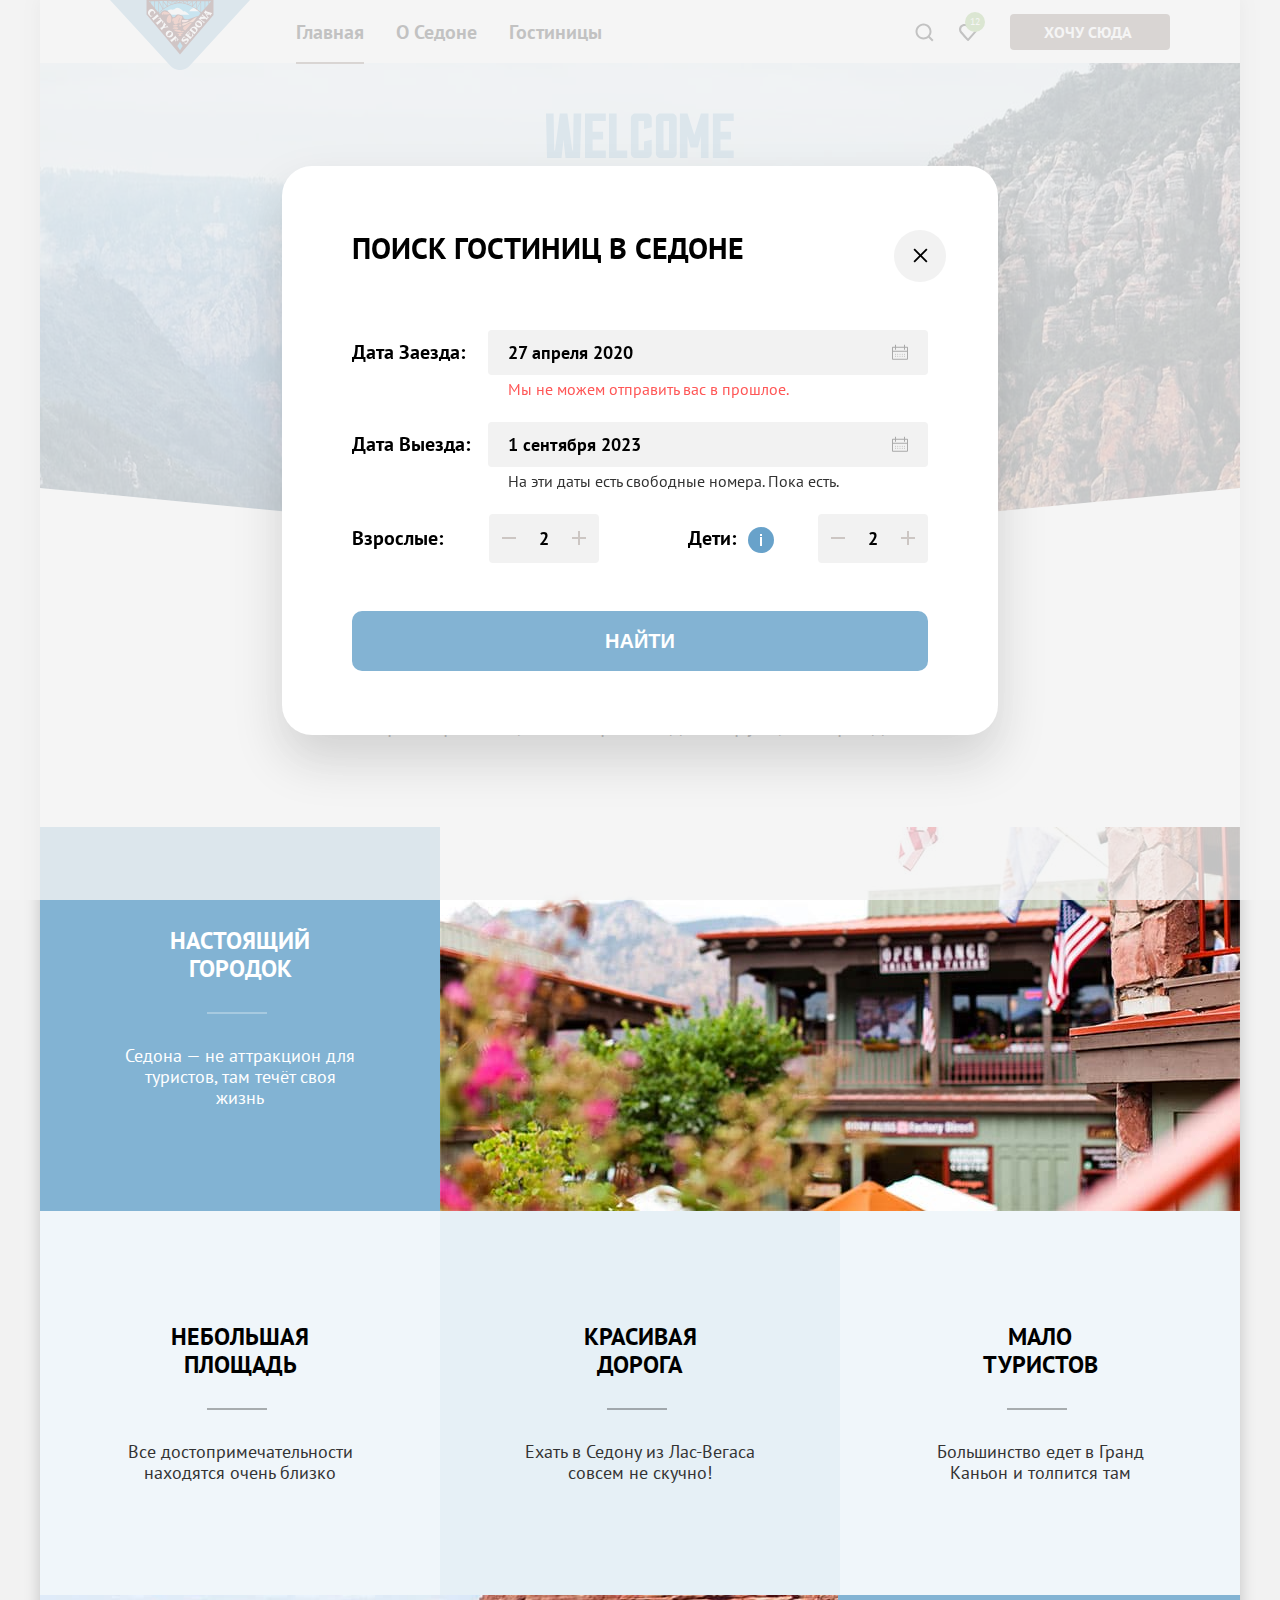
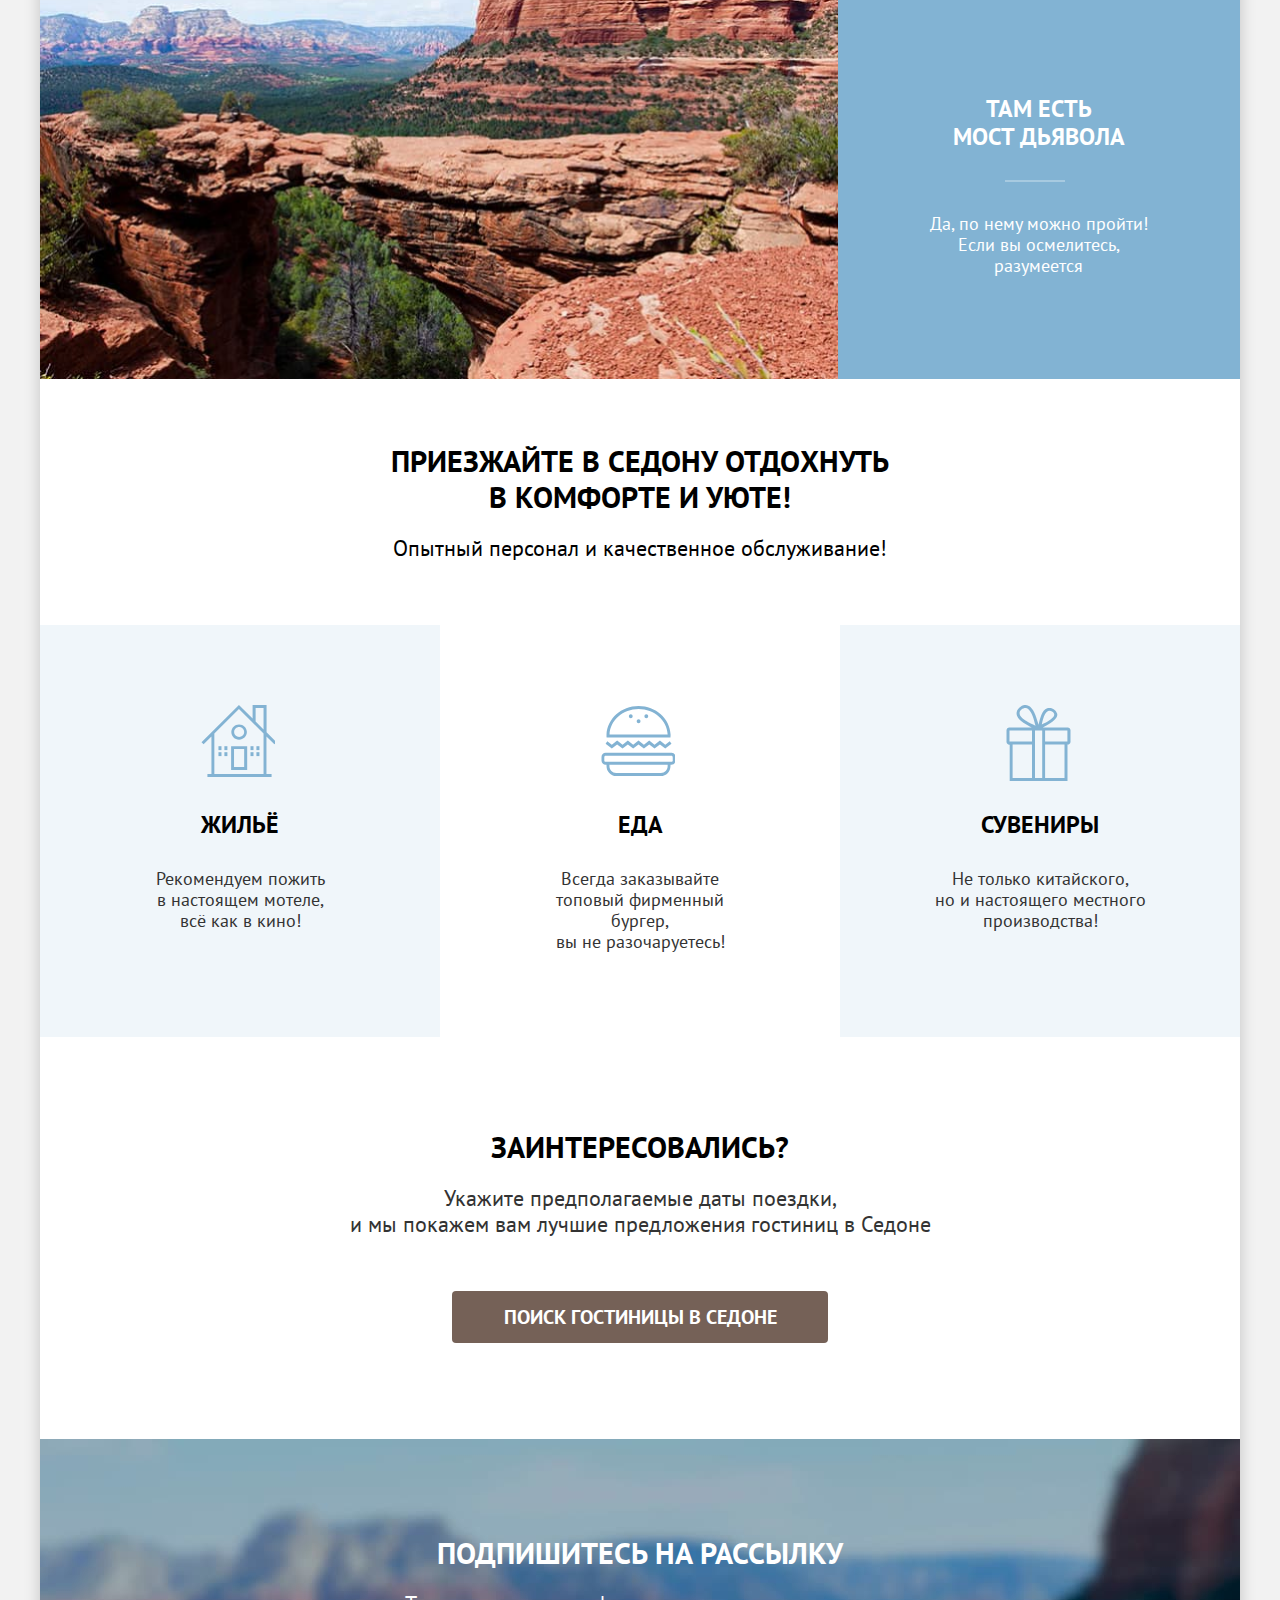
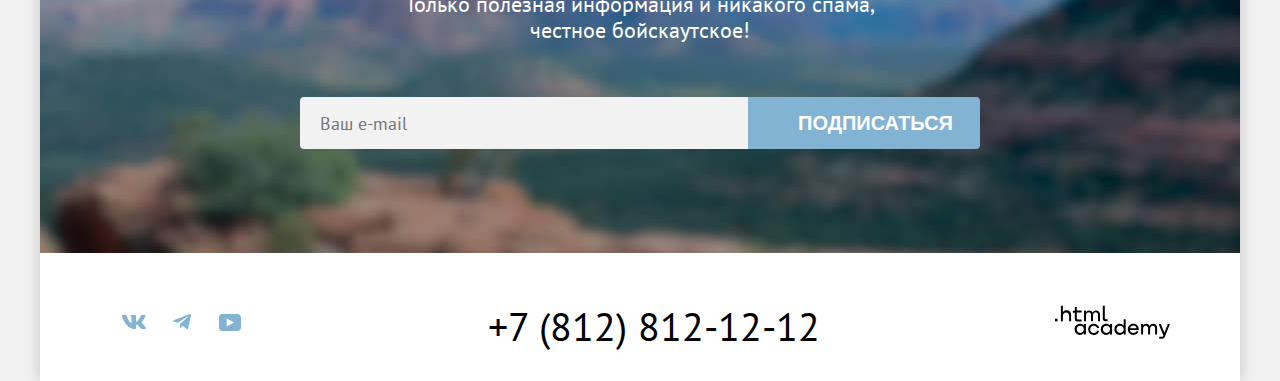
==== index.html @ 0bf620e0 "Добавляет hover на кнопку тултипа" ====
<!DOCTYPE html>
<html lang="ru">
  <head>
    <meta charset="utf-8">
    <title>HTML Academy: Седона</title>
    <link rel="icon" type="image/png" sizes="32x32" href="images/favicon.png">
    <link rel="stylesheet" href="styles/styles.css">
  </head>
  <body>
    <div class="page-container">
      <header class="page-header">
        <nav class="main-navigation">
          <a class="navigation-logo" href="#"><img src="images/logo/logo-header.svg" alt="Логотип Седона." width="140" height="70"></a>
          <ul class="navigation-list">
            <li class="navigation-item">
              <a class="navigation-link navigation-link-current" href="main.html">Главная</a>
            </li>
            <li class="navigation-item">
              <a class="navigation-link" href="about.html">О седоне</a>
            </li>
            <li class="navigation-item">
              <a class="navigation-link" href="catalog.html">Гостиницы</a>
            </li>
          </ul>
          <ul class="navigation-list navigation-user">
            <li class="navigation-item">
              <a class="navigation-link" href="#">
                <svg class="navigation-icon" width="20" height="20" viewBox="0 0 20 20" aria-hidden="true" focusable="false" fill="none" xmlns="http://www.w3.org/2000/svg">
                  <path d="M19.5 18.0083L15.8 14.3287C16.8 13.0359 17.5 11.3453 17.5 9.4558C17.5 5.08011 13.9 1.5 9.5 1.5C5.1 1.5 1.5 5.17956 1.5 9.55525C1.5 13.9309 5.1 17.511 9.5 17.511C11.3 17.511 13 16.9144 14.4 15.8204L18.1 19.5L19.5 18.0083ZM9.5 15.5221C6.2 15.5221 3.5 12.837 3.5 9.55525C3.5 6.27348 6.2 3.5884 9.5 3.5884C12.8 3.5884 15.5 6.27348 15.5 9.55525C15.5 12.837 12.8 15.5221 9.5 15.5221Z"/>
                </svg>
                <span class="visually-hidden">Поиск.</span>
              </a>
            </li>
            <li class="navigation-item">
              <a class="navigation-link" href="#">
                <svg class="navigation-icon" width="20" height="20" viewBox="0 0 20 20" aria-hidden="true" focusable="false" fill="none" xmlns="http://www.w3.org/2000/svg">
                  <path d="M9.9 19C9.6 19 9.3 18.9 9.1 18.6C3.7 12.5 2.4 11.1 2.1 10.7C1.4 9.8 1 8.6 1 7.4C1 4.4 3.4 2 6.5 2C7.8 2 9 2.5 10 3.3C11 2.5 12.3 2 13.5 2C16.5 2 19 4.4 19 7.4C19 8.7 18.5 9.9 17.7 10.8L10.7 18.7C10.5 18.9 10.3 19 9.9 19ZM3.9 9.5C4.2 9.9 7.4 13.5 10 16.4L16.2 9.4C16.7 8.9 16.9 8.2 16.9 7.4C16.9 5.6 15.4 4.1 13.6 4.1C12.6 4.1 11.6 4.6 10.9 5.4C10.6 5.7 10.3 5.8 10 5.8C9.7 5.8 9.4 5.6 9.2 5.4C8.5 4.6 7.5 4.1 6.5 4.1C4.7 4.1 3.2 5.6 3.2 7.4C3.1 8.3 3.5 9 3.9 9.5C3.8 9.5 3.8 9.5 3.9 9.5Z"/>
                </svg>
                <span class="visually-hidden">Избранное.</span>
              </a>
              <span class="navigation-link-counter">12</span>
            </li>
            <li class="navigation-item">
              <a class="button navigation-button" href="#">
                Хочу сюда
              </a>
            </li>
          </ul>
        </nav>
      </header>
      <main class="main-container main-index">
        <section class="main-hero">
          <h1 class="visually-hidden">Седона.</h1>
          <img class="logo" src="images/logo/logo-welcome.svg" width="458" height="352" alt="Логотип города Седона с надписью добро пожаловать.">
        </section>

        <section class="welcome advantages-location">
          <h2 class="welcome-title">Седона — небольшой городок в Аризоне, заслуживающий большего!</h2>
          <p class="welcome-description">Рассмотрим причины, по которым Седона круче, чем Гранд-Каньон!</p>

          <h2 class="visually-hidden">Преимущества места расположения.</h2>
          <ul class="advantages-location-list">
            <li class="advantages-location-item location-item-image">
              <div class="item-container">
                <h3 class="advantages-location-title">Настоящий городок</h3>
                <p class="advantages-location-description">Седона — не аттракцион для туристов, там течёт своя жизнь</p>
              </div>
              <img class="advantages-location-image" src="images/advantages/advantages-photo-1.jpg" width="800" height="384" alt="Вид на бар в городе Седона.">
            </li>
            <li class="advantages-location-item bright-block">
              <div class="item-container item-container-white">
                <h3 class="advantages-location-title title-black">Небольшая площадь</h3>
                <p class="advantages-location-description">Все достопримечательности находятся очень близко</p>
              </div>
            </li>
            <li class="advantages-location-item dark-block">
              <div class="item-container item-container-white">
                <h3 class="advantages-location-title title-black">Красивая дорога</h3>
                <p class="advantages-location-description">Ехать в Седону из Лас-Вегаса совсем не скучно!</p>
              </div>
            </li>
            <li class="advantages-location-item bright-block">
              <div class="item-container item-container-white">
                <h3 class="advantages-location-title title-black">Мало туристов</h3>
                <p class="advantages-location-description">Большинство едет в Гранд Каньон и толпится там</p>
              </div>
            </li>
            <li class="advantages-location-item location-item-image">
              <img class="advantages-location-image" src="images/advantages/advantages-photo-2.jpg" width="800" height="384" alt="Вид на каньон в городе Седона.">
              <div class="item-container">
                <h3 class="advantages-location-title">Там есть<br>мост дьявола</h3>
                <p class="advantages-location-description">Да, по нему можно пройти! Если вы осмелитесь, разумеется</p>
              </div>
            </li>
          </ul>
        </section>

        <section class="about advantages-company">
          <h2 class="about-title">Приезжайте в Седону отдохнуть в комфорте и уюте!</h2>
          <p class="about-description">Опытный персонал и качественное обслуживание!</p>

          <h2 class="visually-hidden">Преимущества компании.</h2>
          <ul class="advantages-company-list">
            <li class="advantages-company-item advantages-accomodation bright-block">
              <h3 class="advantages-company-title ">Жильё</h3>
              <p class="advantages-company-description">Рекомендуем пожить<br>в настоящем мотеле,<br>всё как в кино!</p>
            </li>
            <li class="advantages-company-item advantages-food">
              <h3 class="advantages-company-title">Еда</h3>
              <p class="advantages-company-description">Всегда заказывайте<br>топовый фирменный бургер,<br>вы не разочаруетесь!</p>
            </li>
            <li class="advantages-company-item advantages-souvenirs bright-block">
              <h3 class="advantages-company-title">Сувениры</h3>
              <p class="advantages-company-description">Не только китайского,<br>но и настоящего местного<br>производства!</p>
            </li>
          </ul>
        </section>

        <section class="book-hotel">
          <h2 class="book-hotel-title">Заинтересовались?</h2>
          <p class="book-hotel-description">Укажите предполагаемые даты поездки,<br>и мы покажем вам лучшие предложения гостиниц в Седоне</p>
          <a class="button book-hotel-button" href="catalog.html">Поиск гостиницы в Седоне</a>
        </section>
      </main>

      <footer class="page-footer">
          <section class="subscription">
            <h2 class="subscription-title">Подпишитесь на рассылку</h2>
            <p class="subscription-description">Только полезная информация и никакого спама,<br>честное бойскаутское!</p>
            <form action="https://echo.htmlacademy.ru/" class="subscription-form" method="post">
              <label class="visually-hidden" for="id-input">Ваш E-mail.</label>
              <input class="subscription-field" id="id-input" type="email" name="subscription-email" placeholder="Ваш e-mail">
              <button class="button subscription-button" type="submit">Подписаться</button>
            </form>
          </section>
        <div class="page-footer-container">
          <section class="footer-social">
            <h2 class="visually-hidden">Социальные сети.</h2>
            <ul class="footer-social-list">
              <li class="social-item">
                <a href="https://vk.com/htmlacademy" class="social-link">
                  <svg class="social-icon" aria-hidden="true" focusable="false" width="24" height="14" viewBox="0 0 24 14" fill="none" xmlns="http://www.w3.org/2000/svg">
                    <path fill-rule="evenodd" clip-rule="evenodd" d="M23.45 0.948C23.616 0.402 23.45 0 22.655 0H20.03C19.362 0 19.054 0.347 18.887 0.73C18.887 0.73 17.552 3.926 15.661 6.002C15.049 6.604 14.771 6.795 14.437 6.795C14.27 6.795 14.019 6.604 14.019 6.057V0.948C14.019 0.292 13.835 0 13.279 0H9.151C8.734 0 8.483 0.304 8.483 0.593C8.483 1.214 9.429 1.358 9.526 3.106V6.904C9.526 7.737 9.373 7.888 9.039 7.888C8.149 7.888 5.984 4.677 4.699 1.003C4.45 0.288 4.198 0 3.527 0H0.9C0.15 0 0 0.347 0 0.73C0 1.412 0.89 4.8 4.145 9.281C6.315 12.341 9.37 14 12.153 14C13.822 14 14.028 13.632 14.028 12.997V10.684C14.028 9.947 14.186 9.8 14.715 9.8C15.105 9.8 15.772 9.992 17.33 11.467C19.11 13.216 19.403 14 20.405 14H23.03C23.78 14 24.156 13.632 23.94 12.904C23.702 12.18 22.852 11.129 21.725 9.882C21.113 9.172 20.195 8.407 19.916 8.024C19.527 7.533 19.638 7.314 19.916 6.877C19.916 6.877 23.116 2.451 23.449 0.948H23.45Z"/>
                  </svg>
                  <span class="visually-hidden">Вконтакте.</span>
                </a>
              </li>
              <li class="social-item">
                <a href="https://t.me/htmlacademy" class="social-link">
                  <svg class="social-icon" aria-hidden="true" focusable="false" width="18" height="16" viewBox="0 0 18 16" fill="none" xmlns="http://www.w3.org/2000/svg">
                    <path d="M16.785 0.0992597L0.840489 6.24776C-0.247661 6.68481 -0.241365 7.29184 0.640845 7.56253L4.73445 8.83953L14.2058 2.8637C14.6537 2.59121 15.0629 2.7378 14.7265 3.03636L7.05283 9.96185H7.05103L7.05283 9.96275L6.77045 14.1823C7.18413 14.1823 7.36669 13.9925 7.59871 13.7686L9.58705 11.8351L13.7229 14.89C14.4855 15.31 15.0332 15.0941 15.2229 14.1841L17.9379 1.38885C18.2158 0.274623 17.5126 -0.229883 16.785 0.0992597Z"/>
                  </svg>
                  <span class="visually-hidden">Телеграм.</span>
                </a>
              </li>
              <li class="social-item">
                <a href="https://www.youtube.com/user/htmlacademyru" class="social-link">
                  <svg class="social-icon" aria-hidden="true" focusable="false" width="22" height="17" viewBox="0 0 22 17" fill="none" xmlns="http://www.w3.org/2000/svg">
                    <path d="M18.607 0H3.17413C1.31343 0 0 1.59375 0 3.4V13.4937C0 15.4062 1.31343 17 3.17413 17H18.8259C20.4677 17 22 15.4062 22 13.6V3.4C21.7811 1.59375 20.4677 0 18.607 0ZM7.66169 12.5375V4.4625L14.995 8.5L7.66169 12.5375Z"/>
                  </svg>
                  <span class="visually-hidden">Ютуб.</span>
                </a>
              </li>
            </ul>
          </section>

          <section class="footer-contacts">
            <h2 class="visually-hidden">Контакты.</h2>
            <address class="contacts-adress">
              <a href="tel:88128121212" class="contacts-phone">+7 (812) 812-12-12</a>
            </address>
          </section>

          <section class="footer-logo">
            <h2 class="visually-hidden">HTML academy.</h2>
            <a href="https://htmlacademy.ru/" class="html-link">
              <svg class="html-logo" aria-hidden="true" focusable="false" width="115" height="34" viewBox="0 0 115 34" fill="none" xmlns="http://www.w3.org/2000/svg">
                <path d="M0 13.7232V16.3232H2.5V13.7232H0Z"/>
                <path d="M11.6 5.32324C10 5.32324 8.8 6.02324 8 7.02324H7.9V0.823242H5.9V16.3232H7.9V11.0232C7.9 8.92324 9.2 7.42324 11.2 7.42324C13 7.42324 14.1 8.82324 14.1 10.6232V16.3232H16.1V10.2232C16.2 7.22324 14.3 5.32324 11.6 5.32324Z"/>
                <path d="M26.6 5.62324H21.8V1.92324H19.8V5.72324H17.9V7.72324H19.8V13.7232C19.8 15.4232 20.8 16.4232 22.5 16.4232H26.6V14.4232H22.9C22.2 14.4232 21.8 14.0232 21.8 13.3232V7.62324H26.6V5.62324Z"/>
                <path d="M41.1 5.42324C39.5 5.42324 38.2 6.22324 37.6 7.52324H37.5C36.9 6.32324 35.7 5.42324 34.1 5.42324C32.7 5.42324 31.6 6.22324 31 7.22324H30.9V5.62324H29V16.2232H31V10.8232C31 8.82324 32 7.32324 33.6 7.32324C35.1 7.32324 36 8.32324 36 9.92324V16.2232H38V10.6232C38 8.22324 39.4 7.32324 40.6 7.32324C42.1 7.32324 43 8.32324 43 9.92324V16.2232H45V9.72324C45.1 7.22324 43.6 5.42324 41.1 5.42324Z"/>
                <path d="M47.8 13.5232C47.8 15.2232 48.8 16.2232 50.6 16.2232H52.6V14.2232H50.9C50.2 14.2232 49.8 13.8232 49.8 13.1232V0.823242H47.8V13.5232Z"/>
                <path d="M28.9 20.5232C28 19.4232 26.7 18.7232 25 18.7232C21.9 18.7232 19.6 21.0232 19.6 24.3232C19.6 27.6232 21.9 29.9232 25 29.9232C26.8 29.9232 28 29.1232 28.8 28.0232H28.9V29.6232H30.9V19.0232H28.9V20.5232ZM25.3 27.9232C23.1 27.9232 21.7 26.3232 21.7 24.3232C21.7 22.3232 23.1 20.7232 25.3 20.7232C27.5 20.7232 28.9 22.3232 28.9 24.3232C28.9 26.2232 27.5 27.9232 25.3 27.9232Z"/>
                <path d="M44.2 22.8232C43.7 20.4232 41.6 18.7232 38.8 18.7232C35.4 18.7232 33.2 21.2232 33.2 24.3232C33.2 27.4232 35.4 29.9232 38.8 29.9232C41.6 29.9232 43.7 28.1232 44.2 25.7232H42.1C41.7 27.0232 40.4 28.0232 38.8 28.0232C36.6 28.0232 35.2 26.4232 35.2 24.4232C35.2 22.4232 36.6 20.8232 38.8 20.8232C40.4 20.8232 41.6 21.8232 42.1 23.0232H44.2V22.8232Z"/>
                <path d="M55.1 20.5232C54.2 19.4232 52.9 18.7232 51.2 18.7232C48.1 18.7232 45.8 21.0232 45.8 24.3232C45.8 27.6232 48.1 29.9232 51.2 29.9232C53 29.9232 54.2 29.1232 55 28.0232H55.1V29.6232H57.1V19.0232H55.1V20.5232ZM51.5 27.9232C49.3 27.9232 47.9 26.3232 47.9 24.3232C47.9 22.3232 49.3 20.7232 51.5 20.7232C53.7 20.7232 55.1 22.3232 55.1 24.3232C55.1 26.2232 53.6 27.9232 51.5 27.9232Z"/>
                <path d="M68.7 20.6232C67.8 19.5232 66.5 18.7232 64.8 18.7232C61.7 18.7232 59.4 21.0232 59.4 24.3232C59.4 27.6232 61.6 29.9232 64.8 29.9232C66.5 29.9232 67.8 29.1232 68.6 28.1232H68.7V29.6232H70.7V14.2232H68.7V20.6232ZM65.1 27.9232C62.9 27.9232 61.5 26.3232 61.5 24.3232C61.5 22.3232 62.9 20.7232 65.1 20.7232C67.3 20.7232 68.7 22.3232 68.7 24.3232C68.6 26.3232 67.2 27.9232 65.1 27.9232Z"/>
                <path d="M78.3 18.7232C75 18.7232 72.8 21.2232 72.8 24.3232C72.8 27.3232 74.9 29.9232 78.3 29.9232C80.8 29.9232 82.8 28.6232 83.5 26.3232H81.4C80.9 27.3232 79.8 27.9232 78.4 27.9232C76.5 27.9232 75.1 26.6232 75 25.0232H83.8C84 21.4232 81.8 18.7232 78.3 18.7232ZM78.3 20.6232C80 20.6232 81.3 21.6232 81.6 23.2232H75.1C75.4 21.7232 76.6 20.6232 78.3 20.6232Z"/>
                <path d="M98.2 18.7232C96.6 18.7232 95.3 19.5232 94.6 20.7232H94.5C93.9 19.5232 92.7 18.7232 91.1 18.7232C89.7 18.7232 88.6 19.4232 88 20.5232V19.0232H86.1V29.6232H88.1V24.2232C88.1 22.2232 89.1 20.8232 90.7 20.7232C92.2 20.7232 93.1 21.7232 93.1 23.3232V29.6232H95.1V24.0232C95.1 21.6232 96.5 20.7232 97.7 20.7232C99.2 20.7232 100.1 21.7232 100.1 23.3232V29.6232H102.1V23.1232C102.2 20.5232 100.7 18.7232 98.2 18.7232Z"/>
                <path d="M109.4 27.8232L105.8 18.9232H103.6L108.4 30.5232C108.1 31.4232 107.7 31.7232 106.7 31.7232H104.2V33.7232H106.7C108.5 33.7232 109.5 32.9232 110.2 31.1232L114.9 18.9232H112.8L109.4 27.8232Z"/>
              </svg>
              <span class="visually-hidden">HTML academy.</span>
            </a>
          </section>
        </div>
      </footer>
    </div>
    <div class="modal-container">
      <div class="modal modal-search">
        <button type="button" class="modal-close-button">
          <span class="visually-hidden">Закрыть окно.</span>
        </button>
        <section class="modal-content">
          <h2 class="modal-title">Поиск гостиниц в Седоне</h2>
          <form  class="search-form" action="https://echo.htmlacademy.ru/" method="post">
            <p class="field-group group-check-in">
              <label class="check-label" for="check-in">Дата Заезда:</label>
              <input class="check-field field" type="text" id="check-in" name="check-in" placeholder="27 апреля 2020">
              <span class="date date-error">Мы не можем отправить вас в прошлое.</span>
            </p>
            <p class="field-group group-check-out">
              <label class="check-label" for="check-out">Дата Выезда:</label>
              <input class="check-field field" type="text" id="check-out" name="check-out" placeholder="1 сентября 2023">
              <span class="date date-free">На эти даты есть свободные номера. Пока есть.</span>
            </p>
            <div class="field-people-container">
              <div class="field-group field-group-people">
                <div class="field-people-left">
                  <label class="check-label check-label-people label-adults" for="adults">Взрослые:</label>
                  <div class="field-button-container">
                    <button type="button" class="field-button button-minus">
                      <svg class="button-icon icon-plus" aria-hidden="true" focusable="false" width="14" height="2" viewBox="0 0 14 2" fill="none" xmlns="http://www.w3.org/2000/svg">
                        <path d="M0 0L0 2L14 2V0L0 0Z"/>
                      </svg>
                    </button>
                    <input class="adults-field field" type="number" id="adults" name="adults" placeholder="2">
                    <button type="button" class="field-button button-plus">
                      <svg class="button-icon icon-minus" aria-hidden="true" focusable="false" width="20" height="20" viewBox="0 0 20 20" fill="none" xmlns="http://www.w3.org/2000/svg">
                        <path d="M17 9H11V3H9V9H3V11H9V17H11V11H17V9Z"/>
                      </svg>
                    </button>
                  </div>
                </div>
              </div>
              <div class="field-group field-group-people">
                <div class="field-people-right">
                  <span class="check-label form-label-icon">
                    <label class="check-label check-label-people label-children" for="children">Дети:</label>
                    <span class="tooltip">
                      <button type="button" class="tooltip-toggle" aria-labelledby="tooltip-label-date">
                        <svg class="tooltip-icon" width="26" height="26" viewBox="0 0 26 26" fill="none" xmlns="http://www.w3.org/2000/svg">
                          <circle cx="13" cy="13" r="13"/>
                          <path fill-rule="evenodd" clip-rule="evenodd" d="M12 7H14V9H12V7ZM14 19H12V10H14V19Z" fill="white"/>
                        </svg>
                      </button>
                      <span class="tooltip-text" role="tooltip" id="tooltip-label-date">
                        Укажите количество детей, которые будут с вами, возраст которых от 6 до 18 лет. Дети до 6 лет размещаются бесплатно.
                      </span>
                    </span>
                  </span>
                  <div class="field-button-container">
                    <button type="button" class="field-button button-minus">
                      <svg class="button-icon icon-plus" aria-hidden="true" focusable="false" width="14" height="2" viewBox="0 0 14 2" fill="none" xmlns="http://www.w3.org/2000/svg">
                        <path d="M0 0L0 2L14 2V0L0 0Z"/>
                      </svg>
                    </button>
                    <input class="children-field field" type="number" id="children" name="children" placeholder="2">
                    <button type="button" class="field-button button-plus">
                      <svg class="button-icon icon-minus" aria-hidden="true" focusable="false" width="20" height="20" viewBox="0 0 20 20" fill="none" xmlns="http://www.w3.org/2000/svg">
                        <path d="M17 9H11V3H9V9H3V11H9V17H11V11H17V9Z"/>
                      </svg>
                    </button>
                  </div>
                </div>
              </div>
            </div>
            <button type="submit" class="button search-form-button">Найти</button>
          </form>
        </section>
      </div>
    </div>
  </body>
</html>
---- styles/styles.css ----
/*-------FONTS--------*/

@font-face {
  font-family: "PT sans";
  src: url("../fonts/ptsans-400.woff2") format("woff2");
  font-weight: 400;
  font-style: normal;
  font-display: swap;
}

@font-face {
  font-family: "PT sans";
  src: url("../fonts/ptsans-700.woff2") format("woff2");
  font-weight: 700;
  font-style: normal;
  font-display: swap;
}

/*-------VISUALLY_HIDDEN--------*/

.visually-hidden {
  position: absolute;
  width: 1px;
  height: 1px;
  margin: -1px;
  padding: 0;
  border: 0;
  clip: rect(0 0 0 0);
  overflow: hidden;
}

/*-------BODY--------*/

body {
  font-family: "PT sans", sans-serif;
  font-size: 18px;
  line-height: 21px;
  color: #000000;
  background-color: #f2f2f2;
  margin: 0;
}

html {
  height: 100%;
}

/*-------CONTAINERS--------*/

.main-container {
  margin-top: -11px;
  flex-grow: 1;
}

.page-container {
  display: flex;
  flex-direction: column;
  min-height: 100%;
  width: 1200px;
  margin: 0 auto;
  background-color: #ffffff;
  box-shadow: 0 0 15px rgba(0, 0, 0, 0.2);
}

.page-footer-container {
  display: flex;
  padding: 40px 70px 30px 40px;
}

.filters-container-left {
  margin-right: 152px;
  display: flex;
}

.filters-container-right {
  display: flex;
}

.filters-button-container {
  display: flex;
  flex-direction: column;
  gap: 32px;
  margin-left: 70px;
  justify-content: flex-end;
}

.catalog-hotels {
  box-shadow: none;
}

.catalog-hotels-sorting {
  display: flex;
  align-items: center;
  justify-content: space-between;
  padding: 50px 70px 40px 70px;
}

.item-container {
  padding: 100px 85px;
  position: relative;
}

.item-container-white {
  padding: 112px 85px;
}

.card-content-container {
  display: flex;
  flex-wrap: wrap;
}

.card-button-container {
  display: flex;
  margin-bottom: 16px;
}

/*-------MODAL--------*/

.modal-container {
  position: fixed;
  z-index: 2;
  top: 0;
  left: 0;
  display: flex;
  width: 100%;
  height: 100%;
  background: rgba(242, 242, 242, 0.8);
}

.modal-container-close {
  display: none;
}

.modal {
  position: relative;
  margin: auto;
  padding: 64px 70px;
  background-color: #ffffff;
  box-shadow: 0 25px 50px rgba(0, 0, 0, 0.15);
  border-radius: 30px;
}

.modal-search {
  width: 576px;
}

.field {
  font: inherit;
  font-weight: 700;
  font-size: 18px;
  background-color: #f2f2f2;
  border: none;
  border-radius: 4px;
}

.field::placeholder {
  color: #000000;
}

.field-group {
  display: flex;
  flex-wrap: wrap;
  align-items: center;
  justify-content: space-between;
  margin: 0;
  margin-bottom: 22px;
}

.date {
  color: #333333;
  font-size: 16px;
  line-height: 21px;
  margin-top: 4px;
  margin-left: 156px;
}

.date-error {
  color: #ff5757;
}

.field-group-people {
  margin: 0;
}

.modal-close-button {
  position: absolute;
  padding: 0;
  top: 64px;
  right: 52px;
  width: 52px;
  height: 52px;
  background-color: #f2f2f2;
  border: none;
  background-image: url("../images/cross.svg");
  background-repeat: no-repeat;
  background-position: center;
  border-radius: 50%;
  cursor: pointer;
}

.modal-close-button:hover {
  background-color: #e6e6e6;
}

.modal-close-button:focus {
  outline: 3px solid #83b3d3;
}

.modal-close-button:active {
  outline: none;
  background-image: url("../images/cross-active.svg");
}

.modal-title {
  margin: 0;
  margin-bottom: 64px;
  font-weight: 700;
  font-size: 30px;
  line-height: 36px;
  text-transform: uppercase;
}

.search-form-button {
  width: 576px;
  background-color: #83b3d3;
  border-radius: 10px;
  font-weight: 700;
  font-size: 20px;
  line-height: 24px;
  padding-top: 18px;
  padding-bottom: 18px;
}

.check-label {
  font-weight: 700;
  font-size: 20px;
  line-height: 24px;
}

.check-field {
  padding: 12px 20px;
  width: 400px;
  background-image: url("../images/calendar.svg");
  background-repeat: no-repeat;
  background-position: right 20px center;
  appearance: none;
}

.check-field:hover {
  background-color: #e6e6e6;
}

.check-field:focus {
  outline: 3px solid #83b3d3;
}

.check-field:focus-visible {
  outline: 2px solid #000000;
}

.adults-field,
.children-field {
  display: block;
  width: 10px;
  font: inherit;
  text-align: center;
  font-weight: 700;
  background-color: #f2f2f2;
  border: none;
  border-radius: 0;
  padding: 14px 10px;
  appearance: textfield;
}

.adults-field::-webkit-outer-spin-button,
.adults-field::-webkit-inner-spin-button,
.children-field::-webkit-outer-spin-button,
.children-field::-webkit-inner-spin-button {
  appearance: none;
  margin: 0;
}

.label-children {
  display: block;
  position: relative;
}

.field-button {
  padding: 23px 20px;
  border: none;
  background-color: #f2f2f2;
  position: relative;
  cursor: pointer;
}

.button-minus {
  border-radius: 4px 0 0 4px;
}

.button-plus {
  border-radius: 0 4px 4px 0;
}

.button-icon {
  position: absolute;
  top: 0;
  right: 0;
  bottom: 0;
  left: 0;
  margin: auto;
  fill: #7561574d;
}

.icon-plus {
  width: 14px;
  height: 2px;
}

.icon-minus {
  width: 20px;
  height: 20px;
}

button:hover .icon-minus,
button:hover .icon-plus {
  fill: #000000;
}

.icon-minus:focus,
.icon-plus:focus {
  outline: 3px solid #82b3d3;
}

.icon-minus:active,
.icon-plus:active {
  fill: #7561574d;
}

.field-people-container {
  display: flex;
  justify-content: space-between;
  align-items: center;
  margin-bottom: 48px;
}

.field-button-container {
  display: flex;
}

.field-people-left,
.field-people-right {
  display: flex;
  align-items: center;
}

.field-people-left {
  margin-right: 88px;
}

.field-people-left .check-label-people {
  margin-right: 46px;
}

.field-people-right .check-label-people {
  margin-right: 20px;
  padding-right: 36px;
}

/*-------TOOLTIP--------*/

.tooltip {
  position: absolute;
  margin-top: -23px;
  margin-left: 60px;
  width: 26px;
  height: 26px;
}

.tooltip-toggle {
  border: none;
  background-color: transparent;
  padding: 0;
  margin: 0;
  display: block;
}

.tooltip-icon {
  width: 100%;
  height: 100%;
  color: #83b3d3;
  display: block;
  fill: #68a2ca;
}

.tooltip-toggle:hover svg {
  fill: #68a2ca4d;
}

.tooltip-text {
  background-color: #333333;
  color: #ffffff;
  font-size: 16px;
  line-height: 20px;
  font-weight: 400;
  text-transform: none;
  padding: 15px 18px 18px 22px;
  border-radius: 10px;
  display: none;
  width: 216px;
  position: absolute;
  margin-top: 15px;
  transform: translateX(-44%);
  z-index: 1;
}

.tooltip-text::before {
  position: absolute;
  content: "";
  display: block;
  width: 0;
  height: 0;
  top: -10px;
  right: 120px;
  border-left: 10px solid transparent;
  border-right: 10px solid transparent;
  border-bottom: 10px solid #333333;
}

.tooltip-toggle:hover + .tooltip-text,
.tooltip-toggle:focus + .tooltip-text {
  display: block;
}

.form-label-icon {
  position: relative;
  padding-right: 26px;
}

/*-------LOGO--------*/

.logo {
  display: block;
  margin: 0 auto;
  padding-top: 50px;
  padding-bottom: 80px;
}

/*-------LINKS--------*/

.navigation-link {
  display: block;
  font-weight: 700;
  font-size: 20px;
  line-height: 24px;
  text-decoration: none;
  color: #000000;
  text-transform: capitalize;
  text-align: center;
  padding: 20px 16px;
  position: relative;
}

.navigation-user .navigation-link {
  padding: 22px 12px;
  min-width: 20px;
  min-height: 20px;
}

.page-footer a {
  margin-top: 8px;
  text-decoration: none;
  color: #000000;
}

.breadcrumbs {
  padding: 0;
  margin: 0;
  margin-top: 8px;
  margin-bottom: 40px;
  display: flex;
  align-items: center;
  list-style-type: none;
}

.breadcrumbs-item {
  position: relative;
  margin-right: 28px;
}

.breadcrumbs-item::after {
  content: "";
  display: block;
  background-image: url("../images/breadcrumbs/breadcrumbs-arrow.svg");
  background-repeat: no-repeat;
  background-position: center;
  width: 6px;
  height: 10px;
  right: -18px;
  top: 3px;
  position: absolute;
}

.breadcrumbs-link {
  font-weight: 400;
  font-size: 16px;
  line-height: 21px;
  color: #ffffff;
  text-decoration: none;
  display: block;
}

.breadcrumbs-item:last-child::after {
  content: none;
}

.breadcrumbs-icon {
  min-width: 13px;
  min-height: 15px;
  background-image: url("../images/breadcrumbs/breadcrumbs-home.svg");
  background-position: center;
  background-repeat: no-repeat;
  cursor: pointer;
}

.breadcrumbs-icon svg {
  fill: #ffffff;
}

.breadcrumbs-link:focus-visible {
  outline: 1px solid #83b3d3;
}

.breadcrubms-link-text:hover {
  color: #ffffff99;
}

.breadcrubms-link-text:focus {
  outline: none;
}

.breadcrubms-link-text:active {
  color: #ffffff4d;
}

.hotel-card-link {
  text-decoration: none;
  font-weight: 700;
  font-size: 24px;
  line-height: 28px;
  color: #000000;
}

/*-------PAGINATION--------*/

.pagination-link {
  display: block;
  text-decoration: none;
  font-weight: 700;
  font-size: 20px;
  line-height: 36px;
  background-color: #82b3d3;
  color: #ffffff;
  text-align: center;
  padding: 12px 24px;
  border-radius: 4px;
  outline: none;
}

.pagination-link:hover {
  background-color: #68a2ca;
}

.pagination-link:focus {
  background-color: #68a2ca;
}

.pagination-link:active {
  color: #ffffff4d;
}

.pagination-current,
.pagination-current:hover,
.pagination-current:focus,
.pagination-current:active {
  background-color: #f2f2f2;
  color: #000000;
  cursor: pointer;
}

/*-------BUTTONS--------*/

.button {
  color: #ffffff;
  text-transform: uppercase;
  text-decoration: none;
  text-align: center;
  font-weight: 700;
  border: none;
}

.navigation-button {
  display: flex;
  align-items: center;
  background-color: #756157;
  padding: 8px 34px;
  border-radius: 4px;
  margin-left: 20px;
  font-weight: 700;
  font-size: 16px;
  line-height: 20px;
  width: 92px;
}

.button:hover,
.button:focus {
  outline: none;
  background-color: #615048;
}

.button:active {
  color: #ffffff4d;
}

.button:disabled {
  background-color: #e5e5e5;
  color: #ffffff;
}

.book-hotel-button {
  display: block;
  border-radius: 4px;
  padding: 8px 50px;
  width: 276px;
  margin: 0 auto;
  margin-bottom: 96px;
  background-color: #756157;
  font-size: 20px;
  line-height: 36px;
}

.subscription-button {
  border-radius: 0 4px 4px 0;
  padding: 8px 50px;
  font-weight: 700;
  font-size: 20px;
  line-height: 36px;
  background-color: #82b3d3;
  color: #ffffff;
  width: 232px;
}

.subscription-button:hover,
.subscription-button:focus,
.button-apply:hover,
.button-apply:focus,
.hotel-card-button-favorite:hover,
.hotel-card-button-favorite:focus {
  outline: none;
  background-color: #68a2ca;
  cursor: pointer;
}

.button-apply {
  background-color: #82b3d3;
  font-weight: 700;
  font-size: 16px;
  line-height: 20px;
  text-align: center;
  text-transform: uppercase;
  padding: 8px 50px;
  border-radius: 4px;
  margin-top: 56px;
}


.button-reset {
  background: none;
  font-weight: 700;
  font-size: 16px;
  line-height: 20px;
  text-align: center;
  text-transform: uppercase;
  padding: 8px 50px;
}

.button-reset:hover {
  background: none;
  color: #ffffff4d;
}

.button-reset:focus {
  outline: 3px solid #83b3d3;
  background: none;
  border-radius: 4px;
}

.button-display {
  min-width: 16px;
  min-height: 14px;
  padding: 12px;
  color: #000000;
  border: 2px solid #e5e5e5;
  border-radius: 4px;
  display: flex;
  box-sizing: border-box;
}

.button-display:hover {
  border-color: #000000;
}

.button-display:focus {
  border-color: #68a2ca;
  outline: none;
}

.button-display:active {
  border-color: #000000;
}

.button-outlined {
  border: 2px solid #000000;
  border-radius: 4px;
}

.hotel-card-button-favorite {
  text-align: center;
  font-weight: 700;
  font-size: 16px;
  line-height: 20px;
  background-color: #82b3d3;
  width: 140px;
  padding: 8px 26px;
  border-radius: 4px;
}

.hotel-card-button-favorite-current {
  text-align: center;
  font-weight: 700;
  font-size: 16px;
  line-height: 20px;
  background-color: #7db54f;
  width: 140px;
  padding: 8px 26px;
  border-radius: 4px;
}

.hotel-card-button-favorite-current:hover {
  background-color: #6c9e42;
  cursor: pointer;
}

.hotel-card-button-favorite-current:focus {
  outline: none;
  background-color: #6c9e42;
}

.card-button-more {
  display: flex;
  align-items: center;
  justify-content: center;
  background-color: #756157;
  font-weight: 700;
  font-size: 16px;
  line-height: 20px;
  text-transform: uppercase;
  text-align: center;
  color: #ffffff;
  width: 140px;
  margin-right: 20px;
  border-radius: 4px;
}

.search-form-button:hover,
.search-form-button:focus {
  background-color: #68a2ca;
}

/*-------HERO_BACKGROUND--------*/

.main-hero {
  background-image: url("../images/divider.svg"), url("../images/background/background-welcome.jpg");
  background-size: 100% auto, 100% auto;
  background-repeat: no-repeat, no-repeat;
  background-position: bottom, center;
  margin-bottom: 70px;
  position: relative;
}

.inner-hero {
  display: flex;
  flex-wrap: wrap;
  flex-direction: column;
  background-image: url("../images/background/background-catalog.jpg");
  background-size: cover;
  background-repeat: no-repeat;
  padding: 35px 70px 70px 70px;
}

/*-------WELCOME--------*/

.welcome {
  text-align: center;
  margin-bottom: 64px;
}

.welcome-title {
  width: 620px;
  display: inline-block;
  font-weight: 700;
  font-size: 30px;
  line-height: 36px;
  text-transform: uppercase;
  margin: 0;
  margin-bottom: 25px;
}

.welcome-description {
  font-weight: 400;
  font-size: 22px;
  line-height: 26px;
  margin: 0;
  margin-bottom: 89px;
}

/*-------ADVANTAGES--------*/

.advantages-company-list,
.advantages-location-list {
  padding: 0;
  margin: 0;
  list-style-type: none;
}

/*-------ADVANTAGES_LOCATION--------*/

.advantages-location-item {
  width: 400px;
  background-color: #82b3d3;
}

.location-item-image {
  width: 1200px;
  display: flex;
}

.advantages-location-list {
  text-align: center;
  color: #ffffff;
  display: flex;
  flex-wrap: wrap;
}

.bright-block {
  background-color: #83b3d31f;
  color: #000000;
}

.bright-block p {
  color: #333333;
}

.dark-block {
  background-color: #83b3d333;
  color: #000000;
}

.dark-block p {
  color: #333333;
}

.advantages-location-title {
  position: relative;
  width: 175px;
  display: inline-block;
  margin: 0;
  margin-bottom: 32px;
  font-weight: 700;
  font-size: 24px;
  line-height: 28px;
  text-transform: uppercase;
  padding-bottom: 30px;
}

.advantages-location-title::before {
  content: "";
  position: absolute;
  width: 60px;
  display: block;
  height: 2px;
  background-color: #ffffff4d;
  bottom: -1px;
  transform: translateX(90%);
}

.advantages-location-title.title-black::before {
  background-color: #0000004d;
}

.advantages-location-description {
  margin: 0;
  font-weight: 400;
  font-size: 18px;
  line-height: 21px;
}

/*-------ABOUT--------*/

.about {
  text-align: center;
  margin-bottom: 96px;
}

.about-title {
  display: inline-block;
  width: 500px;
  margin: 0;
  margin-bottom: 20px;
  font-weight: 700;
  font-size: 30px;
  line-height: 36px;
  text-transform: uppercase;
}

.about-description {
  margin: 0;
  margin-bottom: 64px;
  font-weight: 400;
  font-size: 22px;
  line-height: 26px;
}

/*-------ADVANTAGES_COMPANY--------*/

.advantages-company-list {
  display: flex;
  justify-content: space-between;
  text-align: center;
}

.advantages-company-item {
  padding: 180px 85px 85px 85px;
  width: 400px;
  position: relative;
}

.advantages-company-title {
  margin: 0;
  margin-bottom: 24px;
  font-weight: 700;
  font-size: 24px;
  line-height: 39px;
  text-transform: uppercase;
}

.advantages-company-description {
  margin: 0;
  font-weight: 400;
  color: #333333;
  font-size: 18px;
  line-height: 21px;
}

.advantages-company-item::before {
  content: "";
  position: absolute;
  background-repeat: no-repeat;
  display: block;
  top: 80px;
  right: 165px;
}

.advantages-accomodation::before {
  background-image: url("../images/advantages/advantages-icon-1.svg");
  width: 75px;
  height: 72px;
}

.advantages-food::before {
  background-image: url("../images/advantages/advantages-icon-2.svg");
  width: 75px;
  height: 72px;
}

.advantages-souvenirs::before {
  background-image: url("../images/advantages/advantages-icon-3.svg");
  width: 75px;
  height: 77px;
}

/*-------BOOK_HOTEL--------*/

.book-hotel {
  text-align: center;
}

.book-hotel-title {
  max-width: 620px;
  margin: 0 auto;
  margin-bottom: 24px;
  font-weight: 700;
  font-size: 30px;
  line-height: 28px;
  text-transform: uppercase;
}

.book-hotel-description {
  width: 590px;
  display: inline-block;
  margin: 0;
  margin-bottom: 54px;
  font-weight: 400;
  font-size: 22px;
  line-height: 26px;
  color: #333333;
}

/*-------SUBSCRIPTION--------*/

.subscription {
  padding: 96px 260px;
  padding-bottom: 104px;
  text-align: center;
  background-image: url("../images/background/background-subscribe.jpg");
  background-size: cover;
  background-repeat: no-repeat;
  color: #ffffff;
}

.subscription-catalog {
  padding: 96px 260px;
  text-align: center;
  background-size: 100% auto;
  background-repeat: no-repeat;
  color: #000000;
}

.subscription-title {
  margin: 0;
  margin-bottom: 20px;
  font-weight: 700;
  font-size: 30px;
  line-height: 36px;
  text-transform: uppercase;
}

.subscription-description {
  margin: 0;
  margin-bottom: 54px;
  font-size: 22px;
  line-height: 26px;
}

.subscription-form {
  display: flex;
  justify-content: center;
}

.subscription-field {
  width: 450px;
  border: none;
  border-radius: 4px 0 0 4px;
  background-color: #f2f2f2;
  margin: 0;
  padding: 14px 20px;
  font: inherit;
}

.subscription-field:focus {
  outline: 2px solid #68a2ca;
}


/*-------FOOTER--------*/

.contacts-adress {
  font-size: 40px;
  line-height: 50px;
  text-transform: uppercase;
  font-style: normal;
}

.contacts-phone {
  text-align: center;
  display: inline-block;
  width: 720px;
}

.contacts-phone:hover,
.contacts-phone:focus {
  outline: none;
  color: #756157;
}

.contacts-phone:active {
  color: #7561574d;
}

.footer-social-list {
  list-style-type: none;
  margin: 0;
  padding: 0;
  margin-left: 30px;
  display: flex;
  align-items: center;
  margin-right: 40px;
}

.social-item {
  min-width: 24px;
  min-height: 14px;
  padding: 19px 12px;
  position: relative;
}

.social-icon {
  position: absolute;
  top: 0;
  right: 0;
  bottom: 0;
  left: 0;
  margin: auto;
  fill: #83b3d3;
}

.social-link:focus svg {
  fill: #68a2ca;
}

.social-icon:hover {
  outline: none;
  fill: #68a2ca;
}

.social-icon:active {
  fill: #68a2ca4d;
}

.footer-social {
  display: flex;
  flex-wrap: wrap;
}

.footer-logo {
  margin-left: auto;
  width: 115px;
  position: relative;
}

.html-logo {
  position: absolute;
  top: 0;
  right: 0;
  bottom: 0;
  left: 0;
  margin: auto;
  fill: #000000;
}

.html-link:focus svg {
  fill: #756157;
}

.html-logo:hover {
  outline: none;
  fill: #756157;
}

.html-logo:active {
  fill: #7561574d;
}

/*-------CATALOG_HOTELS--------*/

.hotel-card-title {
  font-weight: 700;
  font-size: 24px;
  line-height: 28px;
  margin: 0;
  margin-bottom: 16px;
}

.hotel-card-image {
  display: block;
  margin-bottom: 16px;
}

.catalog-hotels-title {
  margin: 0;
  font-weight: 700;
  font-size: 30px;
  line-height: 36px;
  text-transform: uppercase;
  margin-right: 154px;
}

.catalog-hotels-select-control {
  padding: 14px 20px;
  border: 2px solid #e5e5e5;
  border-radius: 4px;
  width: 290px;
  font: inherit;
  font-size: 18px;
  line-height: 21px;
  color: #333333;
  background-image: url("../images/arrow.svg");
  background-repeat: no-repeat;
  background-position: right 16px center;
  appearance: none;
  margin-right: 21px;
}

.catalog-hotels-select-control:hover {
  border-color: #68a2ca;
}

.catalog-hotels-select-control:focus {
  outline: none;
  border-color: #68a2ca;
}

.catalog-hotels-select-control:active {
  border-color: #3f5e72;
}

.catalog-hotels-select-control:disabled {
  color: #0000004d;
  border-color: #0000004d;
}


.hotel-card-category {
  color: #333333;
  font-size: 18px;
  line-height: 21px;
  width: 140px;
  margin-right: 20px;
  margin-bottom: 16px;
}

.hotel-card-price {
  font-size: 18px;
  line-height: 21px;
  color: #333333;
  font-weight: 400;
  text-align: right;
  width: 140px;
}

.hotel-card-review {
  font-size: 16px;
  line-height: 20px;
  text-align: center;
  text-transform: uppercase;
  background-color: #f2f2f2;
  color: #333333;
  padding: 8px 22px;
  border-radius: 4px;
}

.hotel-card-stars {
  display: block;
  background-image: url("../images/star-review.svg");
  background-repeat: space;
  text-align: center;
  width: 140px;
  height: 17px;
  margin: 0;
  padding: 0;
}

.card-four-star {
  width: 80px;
}

.card-three-star {
  width: 60px;
}

.card-two-star {
  width: 40px;
}

.card-one-star {
  width: 20px;
}

.review-container {
  display: flex;
  align-items: center;
  width: 100%;
  justify-content: space-between;
}

.hotel-list {
  margin: 0;
  padding: 0;
  padding-left: 70px;
  padding-right: 70px;
  list-style-type: none;
  margin-bottom: 80px;
  display: grid;
  grid-template-columns: repeat(3, 340px);
  gap: 20px;
}

.catalog-hotels-display {
  display: flex;
  align-items: center;
  justify-content: center;
  padding: 0;
  margin: 0;
  list-style-type: none;
}

.hotel-card {
  padding: 20px;
  border: 1px solid #e6e6e6;
  border-radius: 4px;
  display: flex;
  flex-direction: column;
  flex-wrap: wrap;
}

/*-------CATALOG_FILTERS--------*/

.inner-header-title {
  display: block;
  font-weight: 700;
  font-size: 60px;
  line-height: 78px;
  color: #ffffff;
  margin: 0;
  margin-bottom: 8px;
  padding: 0;
}

.range-wrapper-inputs {
  position: relative;
  display: flex;
  justify-content: space-between;
  margin-bottom: 44px;
}

.range-scale {
  position: relative;
  height: 4px;
  background-color: #ffffff4d;
}

.range-bar {
  position: absolute;
  height: 4px;
  background-color: #ffffff;
}

.range-toggle {
  position: absolute;
  width: 20px;
  height: 20px;
  background-color: #ffffff;
  border-radius: 5px;
  cursor: pointer;
  border: none;
}

.toggle-min {
  top: -8px;
}

.toggle-max {
  top: -8px;
  right: 0;
}

.range-toggle:hover {
  background-color: #e6e6e6;
}

.range-input {
  display: block;
  width: 99px;
  font: inherit;
  text-align: left;
  font-weight: 700;
  background-color: #f2f2f2;
  border: none;
  padding: 14px 20px;
  appearance: textfield;
}

.input-placeholder {
  position: absolute;
  content: "от";
  top: 50%;
  transform: translateY(-50%);
  width: 20px;
  height: 24px;
  font-family: inherit;
  font-size: 18px;
  line-height: 24px;
  color: rgb(170, 170, 170);
}

.input-placeholder-right {
  right: 20px;
}

.input-placeholder-left {
  right: 160px;
}

.range-input:hover {
  background-color: #e6e6e6;
}

.range-input:focus:not(:placeholder-shown) {
  outline: 2px solid #000000;
}

.range-input-left {
  border-radius: 4px 0 0 4px;
}

.range-input-right {
  border-radius: 0 4px 4px 0;
}

.range-input::-webkit-outer-spin-button,
.range-input::-webkit-inner-spin-button {
  appearance: none;
  margin: 0;
}

.catalog-filter-group {
  margin: 0;
  padding: 0;
  border: none;
}

.filter-group-left {
  margin-right: 70px;
}

.control {
  position: relative;
  display: block;
  padding-left: 36px;
  line-height: 23px;
}

.control-mark {
  position: absolute;
  top: 1px;
  left: 0;
  width: 20px;
  height: 20px;
  background-color: #ffffff;
  border-radius: 5px;
}

.control-label {
  line-height: 23px;
}

.control-mark-round {
  border-radius: 50%;
}

.control:hover .control-mark {
  background-color: #ffffff4d;
}

.control-input:focus + .control-mark {
  outline: 3px solid #68a2ca;
}

.control-input[type="checkbox"]:checked + .control-mark::before {
  position: absolute;
  background-image: url("../images/tick.svg");
  width: 12px;
  height: 10px;
  top: 5px;
  right: 4px;
  content: "";
}

.control-input[type="radio"]:checked + .control-mark::before {
  position: absolute;
  background-color: #3f5e72;
  width: 10px;
  height: 10px;
  border-radius: 50%;
  top: 5px;
  right: 5px;
  content: "";
}

.control-mark:active {
  outline: none;
}

.control-input:active + .control-mark {
  outline: none;
  background-color: #ffffff4d;
}

.catalog-filters {
  color: #ffffff;
}

.catalog-filter-title {
  margin-bottom: 32px;
  font-weight: 700;
  font-size: 20px;
  line-height: 24px;
  text-transform: capitalize;
}

.catalog-filters form {
  display: flex;
}

.hotels-display-item:not(:last-child) {
  margin-right: 8px;
}

.catalog-filter-price {
  display: grid;
  grid-template-columns: repeat(2, 140px);
}

.range {
  grid-column: 1 / -1;
}

.catalog-filter-list {
  list-style-type: none;
  margin: 0;
  padding: 0;
}

.catalog-filter-item:not(:last-child) {
  margin-bottom: 16px;
}

/*-------PAGINATION--------*/

.pagination {
  margin: 0;
  padding: 0;
  display: flex;
  list-style-type: none;
  padding-left: 70px;
  padding-right: 70px;
  margin-bottom: 60px;
  position: relative;
}

.pagination::before {
  position: absolute;
  content: "";
  background-color: #e6e6e6;
  width: 1060px;
  height: 1px;
  top: -40px;
}

.pagination-item:not(:last-child) {
  margin-right: 8px;
}

.pagination-link-double {
  padding: 12px 18px;
}

.pagination-item-ellipsis {
  display: block;
  padding: 16px 22px;
  font-weight: 400;
  font-size: 22px;
  line-height: 26px;
}

/*-------NAVIGATION--------*/

.main-navigation {
  display: flex;
  align-items: flex-start;
  padding: 0 70px 0 70px;
  margin: 0 auto;
}

.navigation-list {
  margin: 0;
  padding: 0;
  list-style-type: none;
  display: flex;
  flex-wrap: wrap;
  align-items: center;
}

.navigation-user {
  max-width: 310px;
  margin-left: auto;
}

.navigation-logo {
  width: 140px;
  margin-right: 30px;
  position: relative;
  z-index: 2;
}

.navigation-item {
  position: relative;
}

.navigation-link-counter {
  position: absolute;
  color: #ffffff;
  display: flex;
  align-items: center;
  justify-content: space-around;
  width: 20px;
  height: 20px;
  background-color: #7db54f;
  border-radius: 50%;
  font-size: 10px;
  line-height: 10px;
  right: 5px;
  top: 12px;
}

.navigation-icon {
  position: absolute;
  top: 0;
  right: 0;
  bottom: 0;
  left: 0;
  margin: auto;
  fill: #000000;
}

.navigation-icon:hover {
  fill: #0000004d;
}

.navigation-link-current {
  position: relative;
}

.navigation-link-current-hotel {
  position: relative;
}

.navigation-link-current::before {
  content: "";
  position: absolute;
  display: block;
  width: calc(100% - 32px);
  height: 2px;
  background-color: #756257;
  bottom: 0;
  z-index: 2;
}

.navigation-link:hover,
.navigation-link:focus {
  color: #0000004d;
}
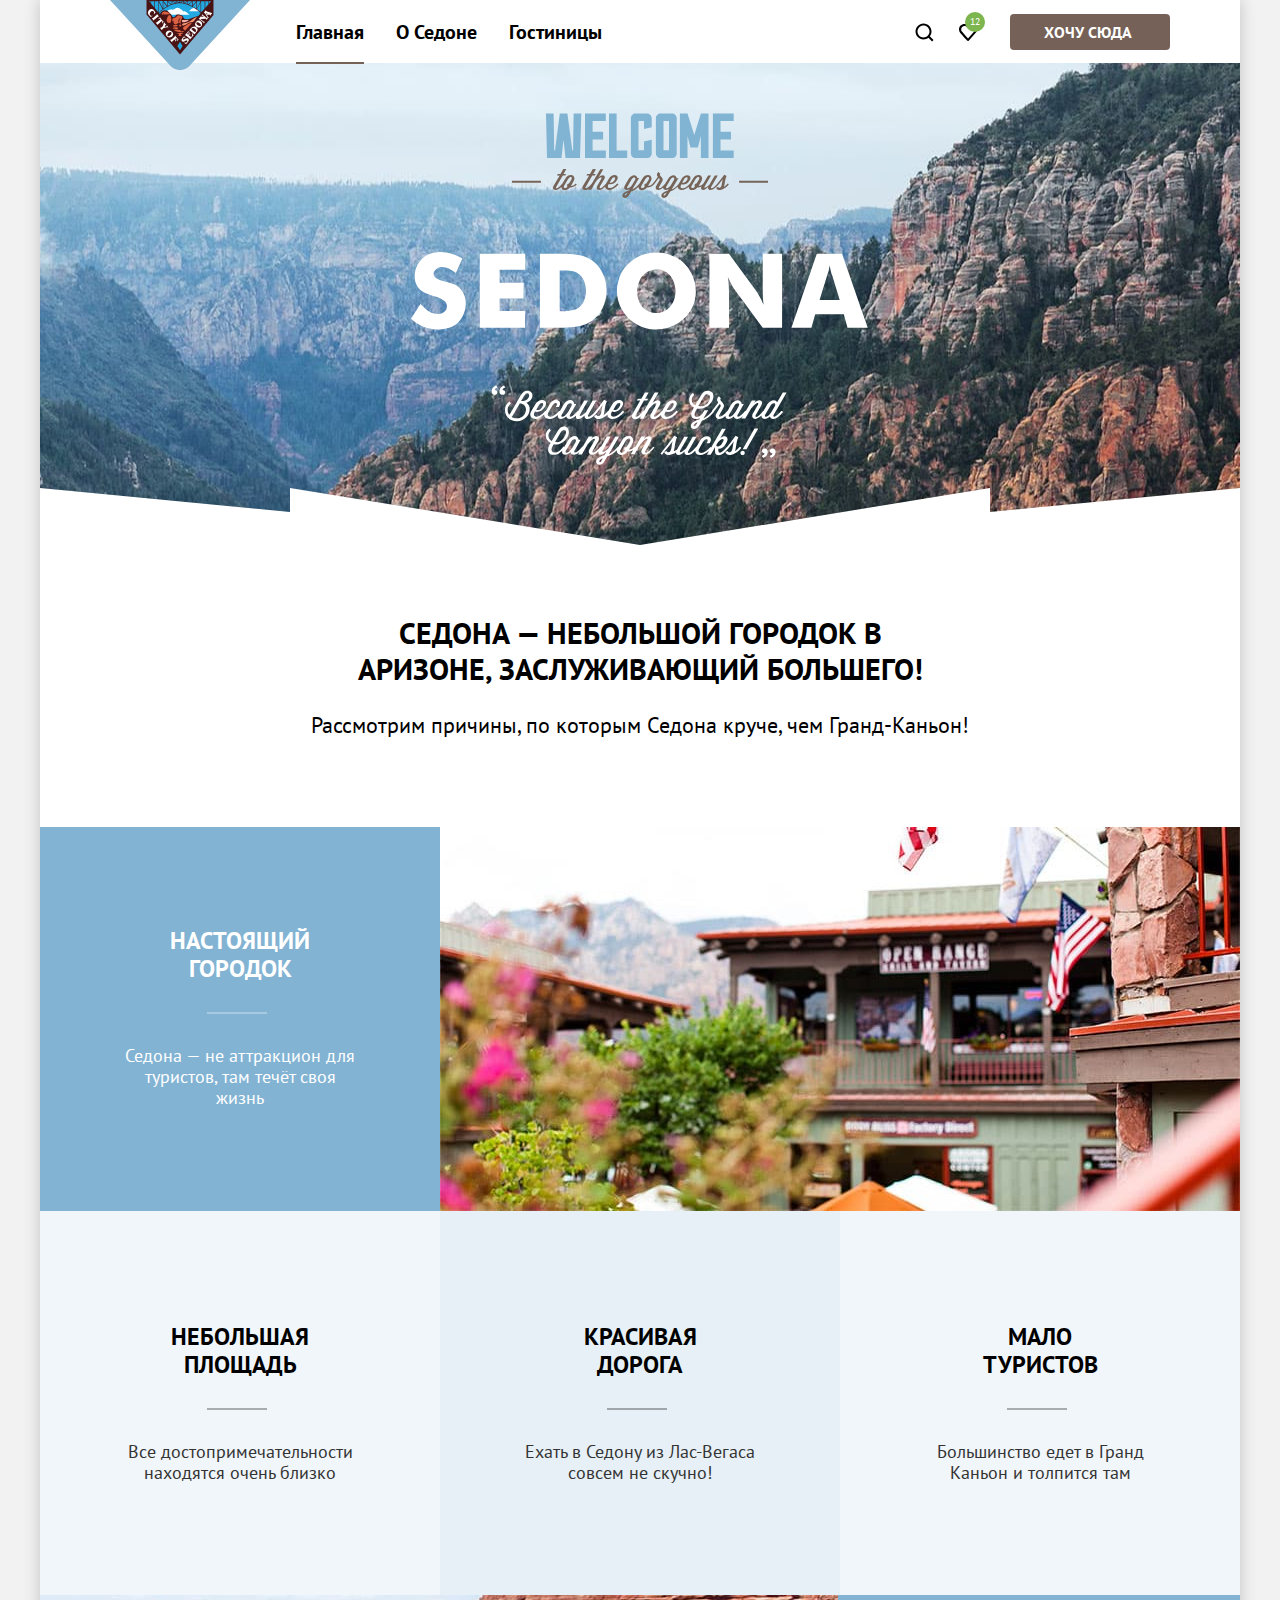
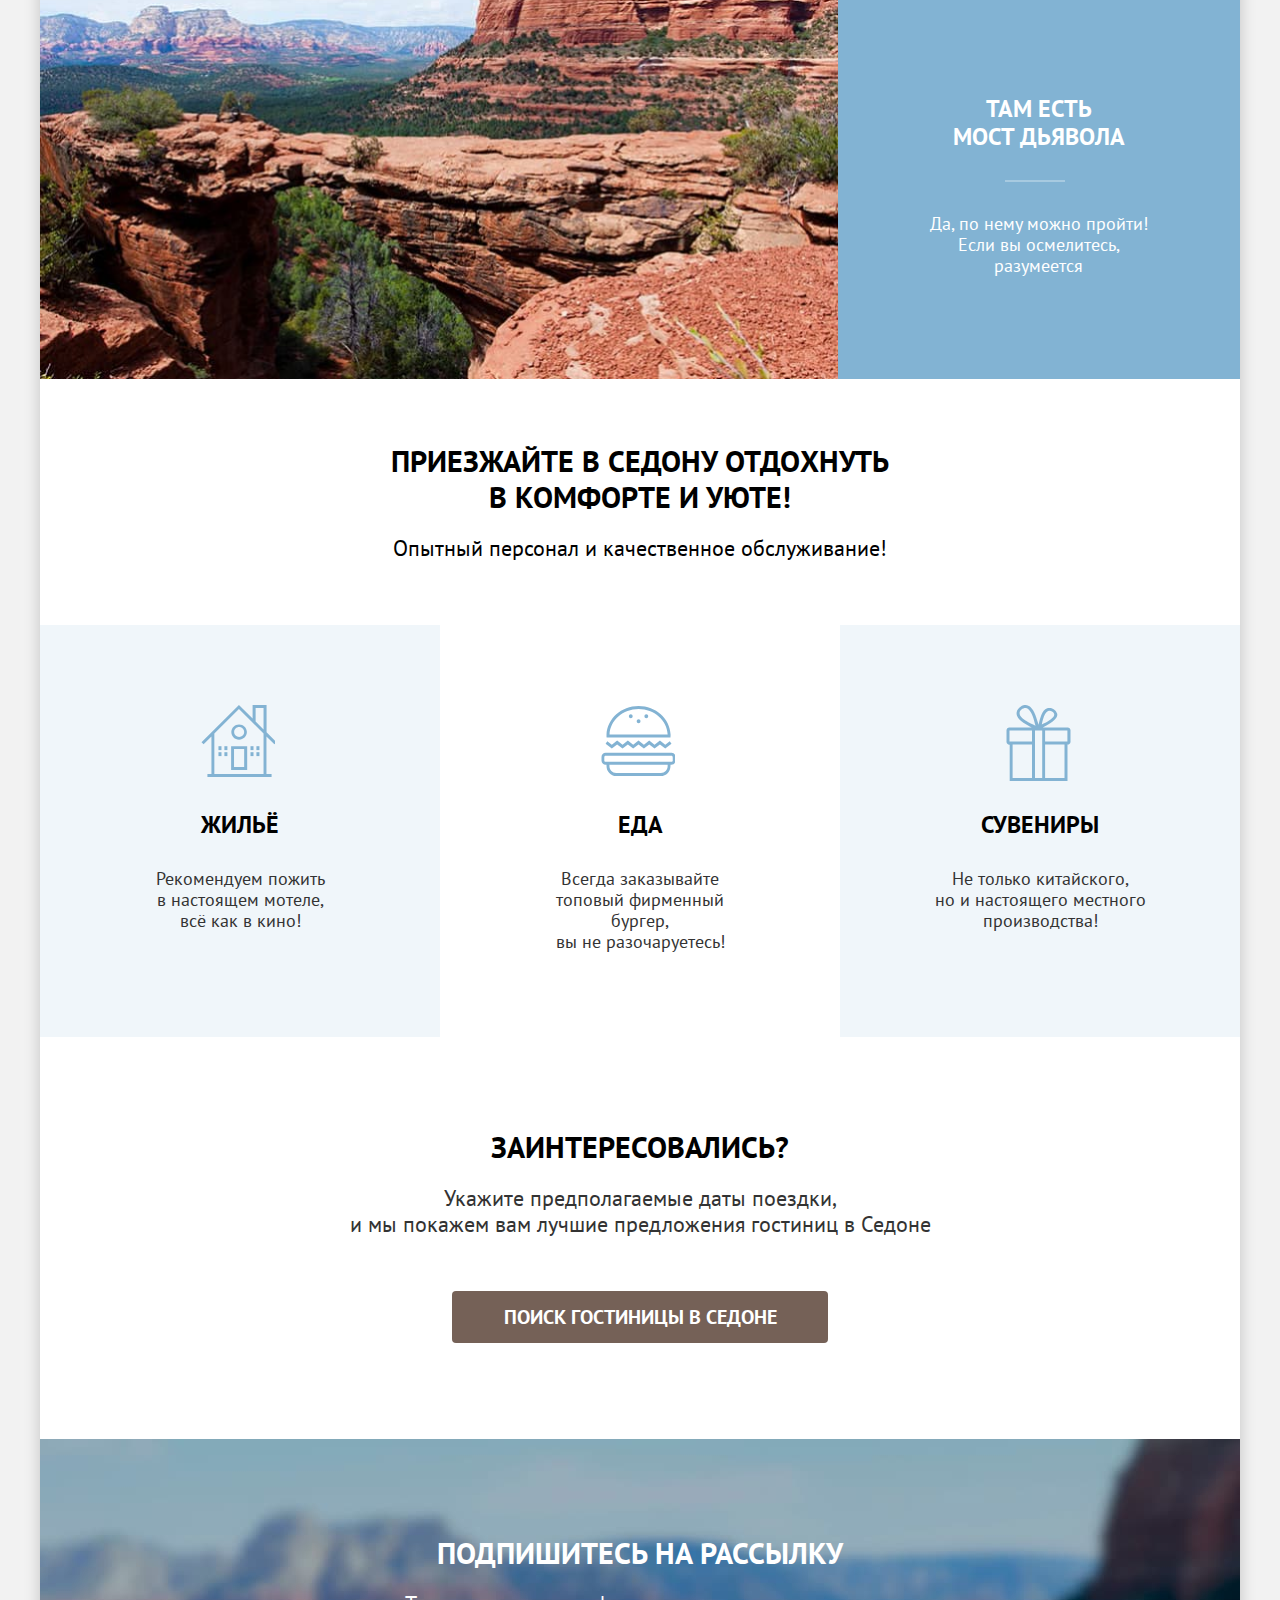
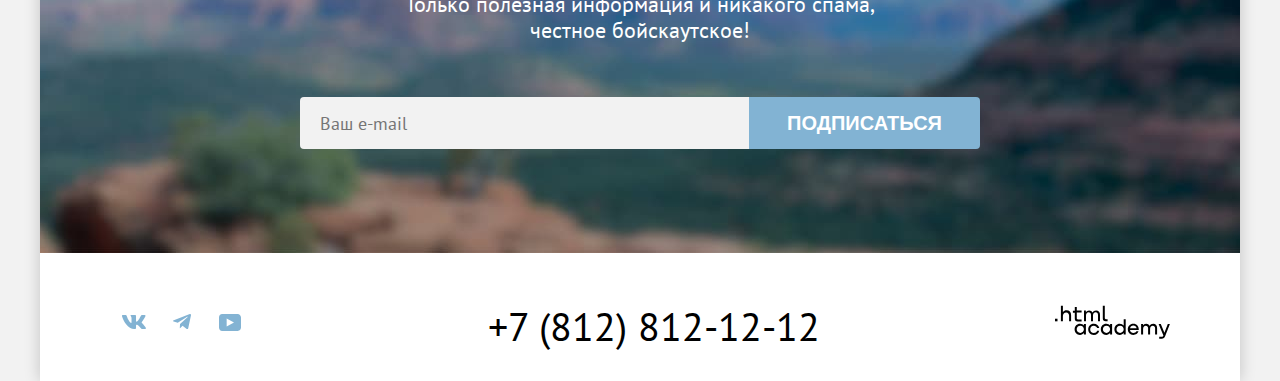
==== commit c9a9bce0: "Проверяет переполняемость" ====
--- a/index.html
+++ b/index.html
@@ -194,7 +194,7 @@
         </div>
       </footer>
     </div>
-    <div class="modal-container">
+    <div class="modal-container modal-container-close">
       <div class="modal modal-search">
         <button type="button" class="modal-close-button">
           <span class="visually-hidden">Закрыть окно.</span>
--- a/styles/styles.css
+++ b/styles/styles.css
@@ -242,7 +242,8 @@
   background-image: url("../images/calendar.svg");
   background-repeat: no-repeat;
   background-position: right 20px center;
-  appearance: none;
+  -webkit-appearance: none;
+          appearance: none;
 }
 
 .check-field:hover {
@@ -268,14 +269,16 @@
   border: none;
   border-radius: 0;
   padding: 14px 10px;
-  appearance: textfield;
+  -webkit-appearance: textfield;
+          appearance: textfield;
 }
 
 .adults-field::-webkit-outer-spin-button,
 .adults-field::-webkit-inner-spin-button,
 .children-field::-webkit-outer-spin-button,
 .children-field::-webkit-inner-spin-button {
-  appearance: none;
+  -webkit-appearance: none;
+          appearance: none;
   margin: 0;
 }
 
@@ -639,7 +642,7 @@
 
 .subscription-button {
   border-radius: 0 4px 4px 0;
-  padding: 8px 50px;
+  padding: 8px 38px;
   font-weight: 700;
   font-size: 20px;
   line-height: 36px;
@@ -1101,6 +1104,7 @@
   padding: 0;
   margin-left: 30px;
   display: flex;
+  flex-wrap: wrap;
   align-items: center;
   margin-right: 40px;
 }
@@ -1205,7 +1209,8 @@
   background-image: url("../images/arrow.svg");
   background-repeat: no-repeat;
   background-position: right 16px center;
-  appearance: none;
+  -webkit-appearance: none;
+          appearance: none;
   margin-right: 21px;
 }
 
@@ -1385,7 +1390,8 @@
   background-color: #f2f2f2;
   border: none;
   padding: 14px 20px;
-  appearance: textfield;
+  -webkit-appearance: textfield;
+          appearance: textfield;
 }
 
 .input-placeholder {
@@ -1398,7 +1404,7 @@
   font-family: inherit;
   font-size: 18px;
   line-height: 24px;
-  color: rgb(170, 170, 170);
+  color: #aaaaaa;
 }
 
 .input-placeholder-right {
@@ -1427,7 +1433,8 @@
 
 .range-input::-webkit-outer-spin-button,
 .range-input::-webkit-inner-spin-button {
-  appearance: none;
+  -webkit-appearance: none;
+          appearance: none;
   margin: 0;
 }
 
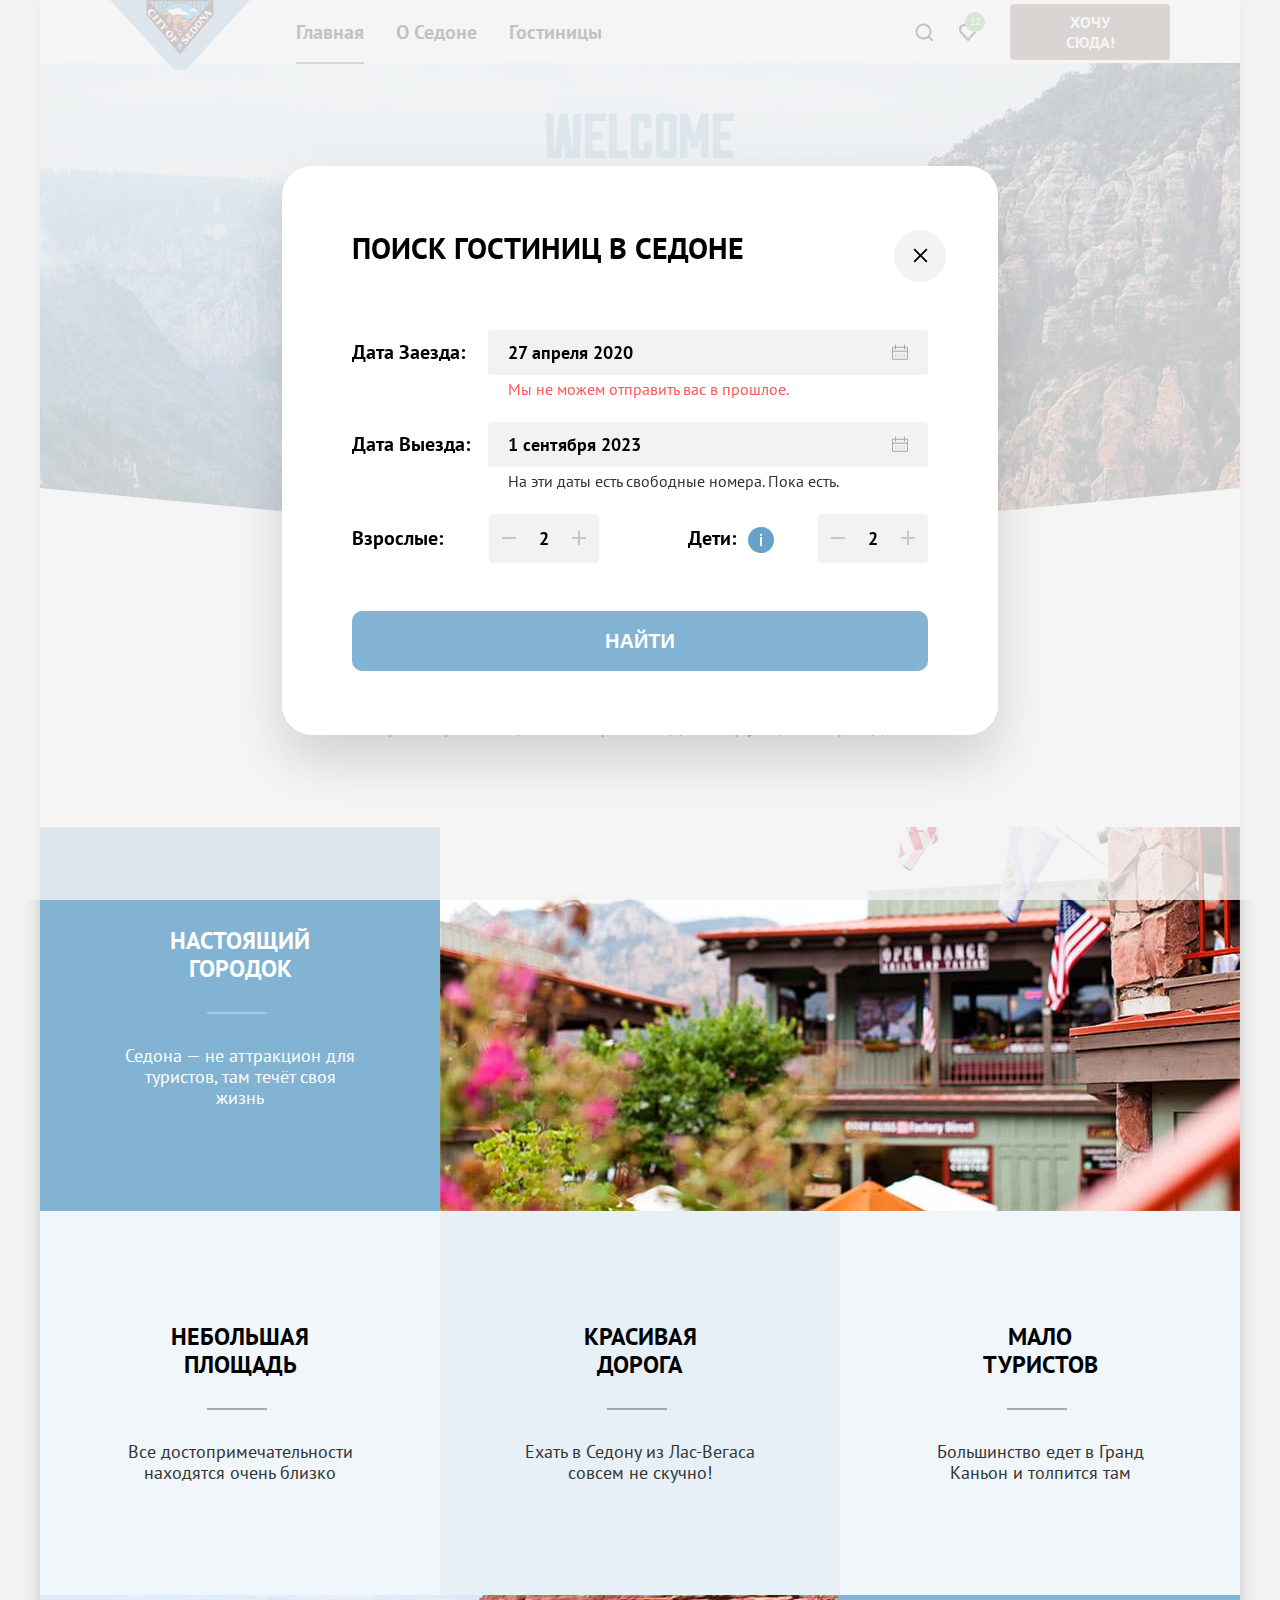
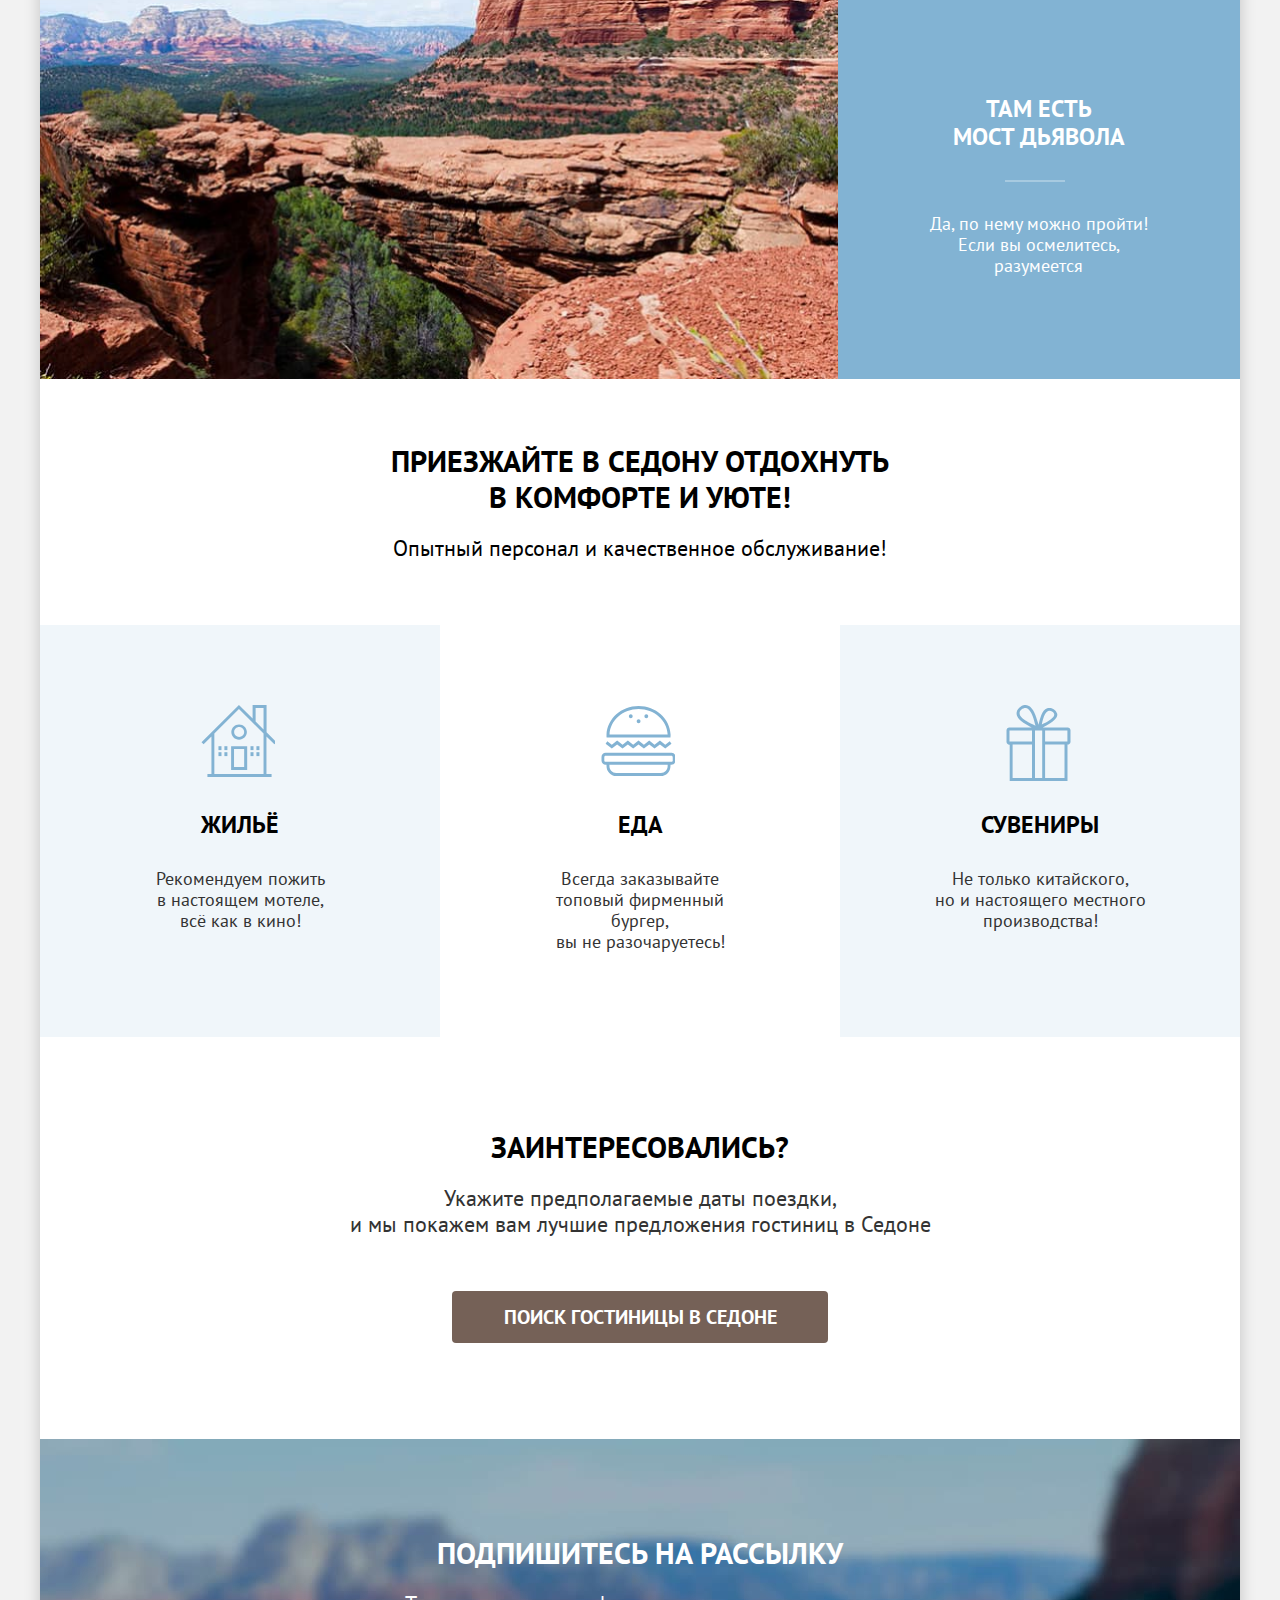
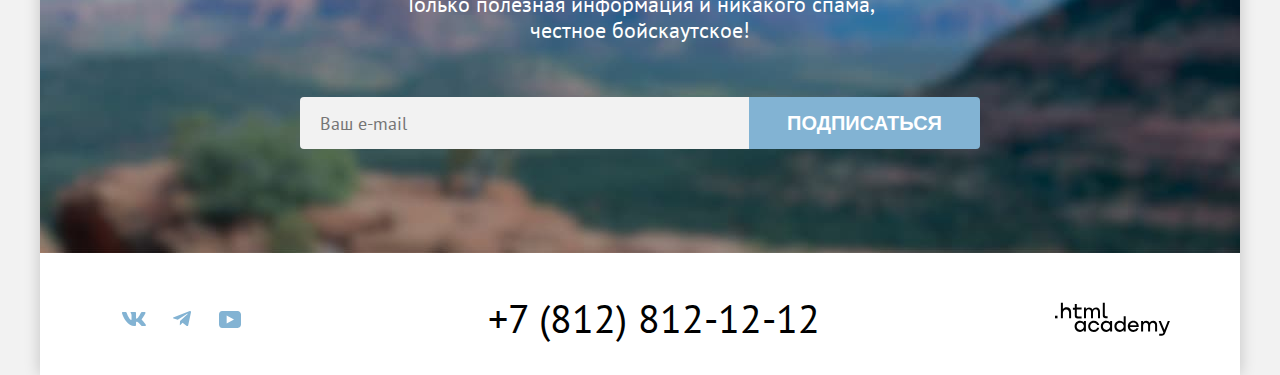
==== commit 01756d55: "Исправляет селектор у кнопки в модалке" ====
--- a/index.html
+++ b/index.html
@@ -42,7 +42,7 @@
             </li>
             <li class="navigation-item">
               <a class="button navigation-button" href="#">
-                Хочу сюда
+                Хочу сюда!
               </a>
             </li>
           </ul>
@@ -194,7 +194,7 @@
         </div>
       </footer>
     </div>
-    <div class="modal-container modal-container-close">
+    <div class="modal-container">
       <div class="modal modal-search">
         <button type="button" class="modal-close-button">
           <span class="visually-hidden">Закрыть окно.</span>
--- a/styles/styles.css
+++ b/styles/styles.css
@@ -323,8 +323,8 @@
   height: 20px;
 }
 
-button:hover .icon-minus,
-button:hover .icon-plus {
+.field-button:hover .icon-minus,
+.field-button:hover .icon-plus {
   fill: #000000;
 }
 
@@ -469,7 +469,6 @@
 }
 
 .page-footer a {
-  margin-top: 8px;
   text-decoration: none;
   color: #000000;
 }
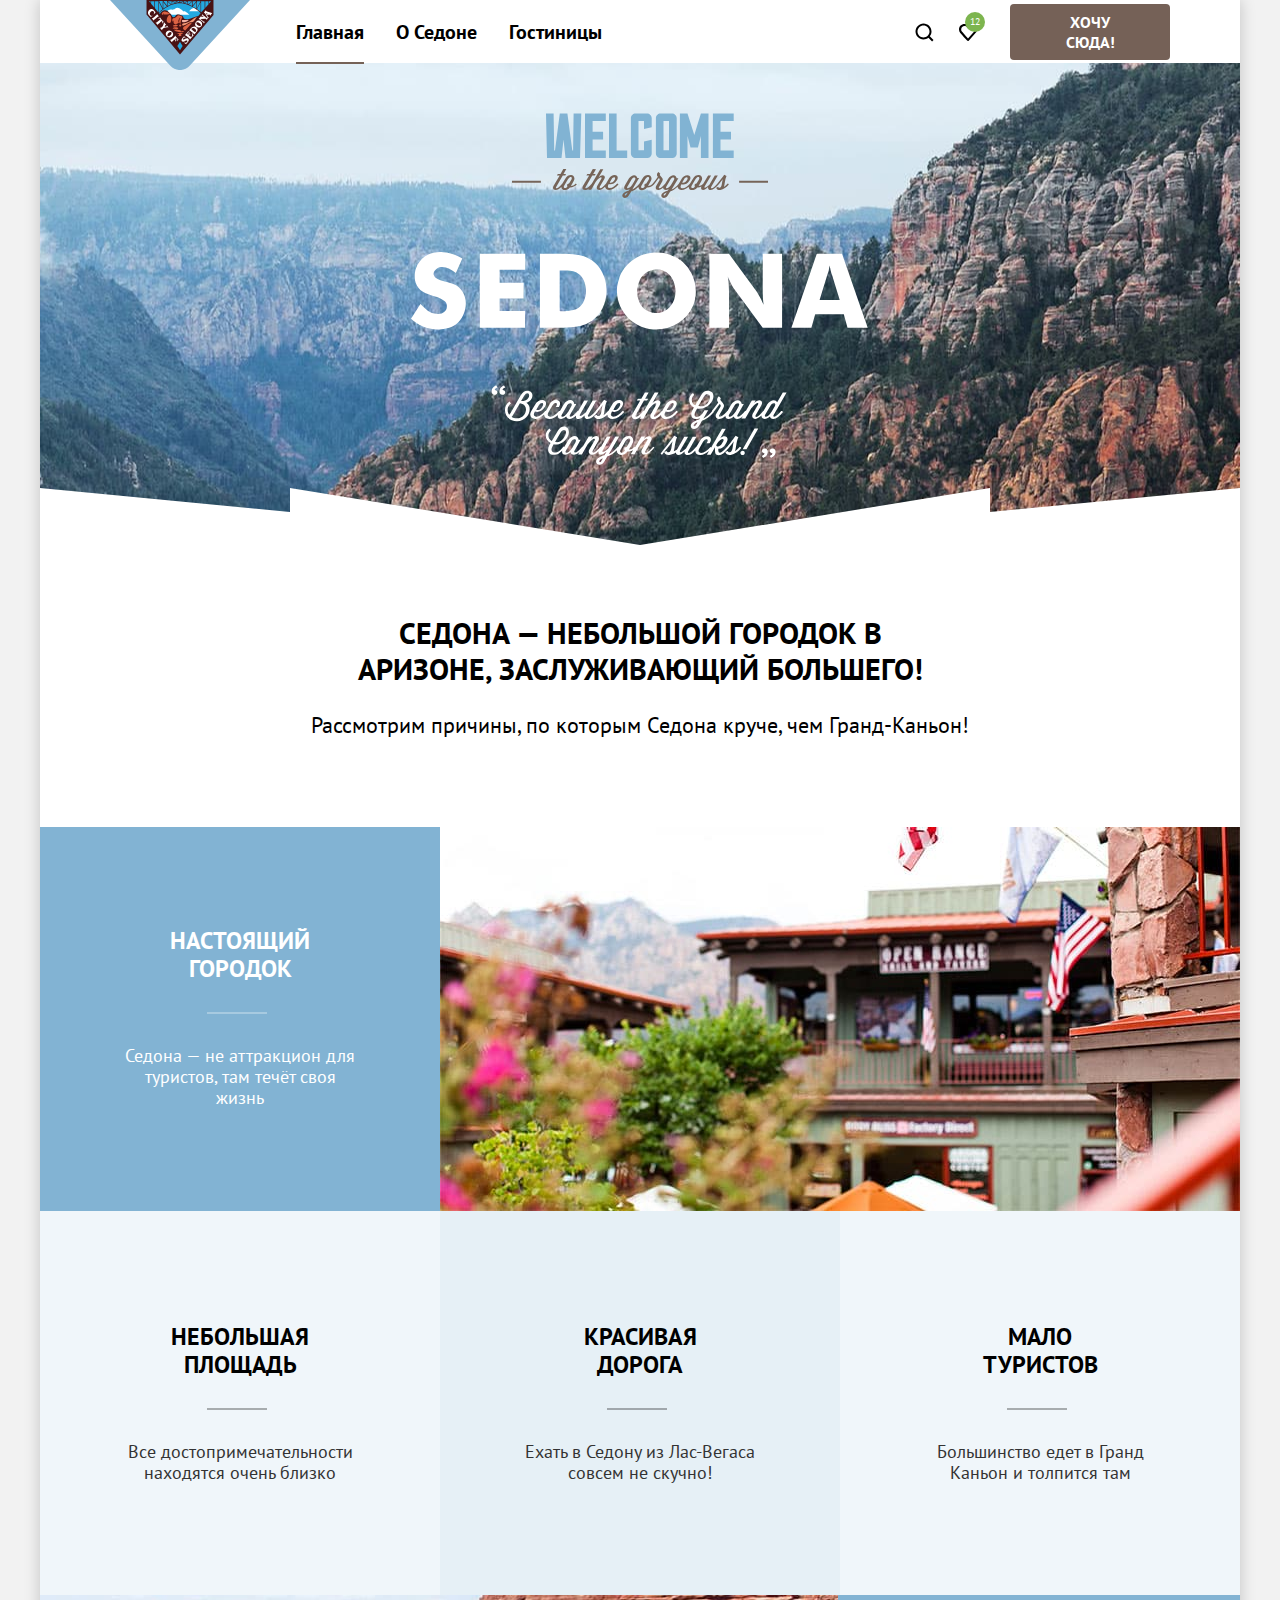
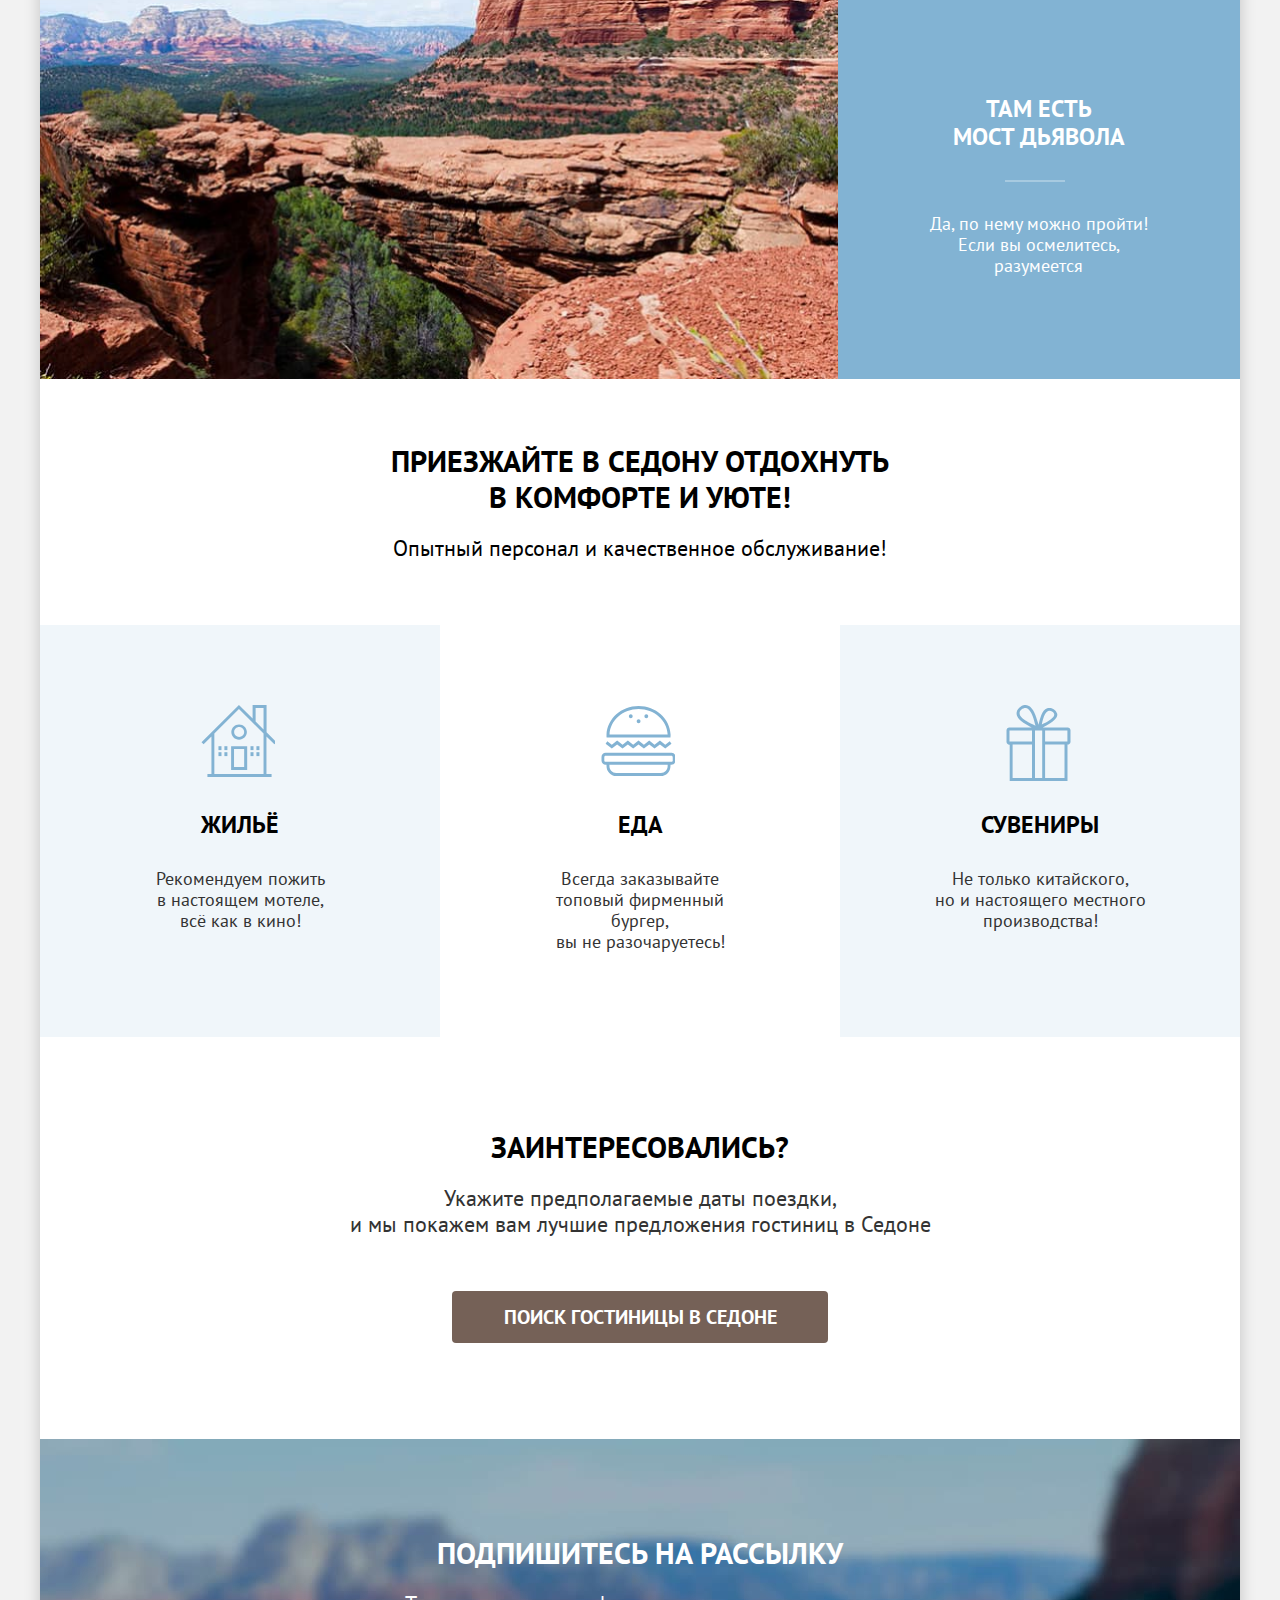
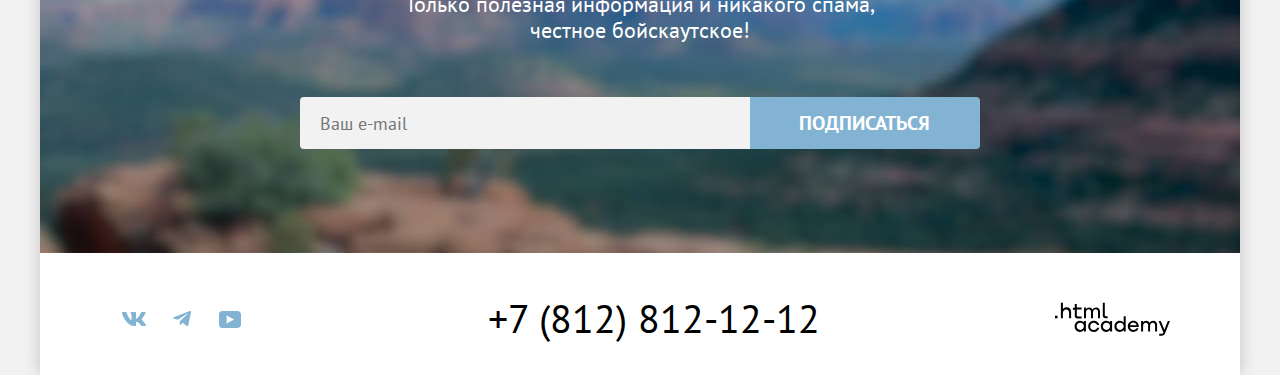
==== commit 3779fdf1: "Корректирует под pixelperfect" ====
--- a/index.html
+++ b/index.html
@@ -194,7 +194,7 @@
         </div>
       </footer>
     </div>
-    <div class="modal-container">
+    <div class="modal-container modal-container-close">
       <div class="modal modal-search">
         <button type="button" class="modal-close-button">
           <span class="visually-hidden">Закрыть окно.</span>
--- a/styles/styles.css
+++ b/styles/styles.css
@@ -79,7 +79,7 @@
   display: flex;
   flex-direction: column;
   gap: 32px;
-  margin-left: 70px;
+  margin-left: 69px;
   justify-content: flex-end;
 }
 
@@ -91,7 +91,7 @@
   display: flex;
   align-items: center;
   justify-content: space-between;
-  padding: 50px 70px 40px 70px;
+  padding: 50px 70px 39px 70px;
 }
 
 .item-container {
@@ -562,7 +562,7 @@
   background-color: #82b3d3;
   color: #ffffff;
   text-align: center;
-  padding: 12px 24px;
+  padding: 12px 25px;
   border-radius: 4px;
   outline: none;
 }
@@ -591,6 +591,7 @@
 /*-------BUTTONS--------*/
 
 .button {
+  font-family: "PT Sans", sans-serif;
   color: #ffffff;
   text-transform: uppercase;
   text-decoration: none;
@@ -641,13 +642,13 @@
 
 .subscription-button {
   border-radius: 0 4px 4px 0;
-  padding: 8px 38px;
+  padding: 8px 40px;
   font-weight: 700;
   font-size: 20px;
   line-height: 36px;
   background-color: #82b3d3;
   color: #ffffff;
-  width: 232px;
+  width: 245px;
 }
 
 .subscription-button:hover,
@@ -670,7 +671,7 @@
   text-transform: uppercase;
   padding: 8px 50px;
   border-radius: 4px;
-  margin-top: 56px;
+  margin-top: 57px;
 }
 
 
@@ -725,24 +726,26 @@
 }
 
 .hotel-card-button-favorite {
+  font-family: "PT Sans", sans-serif;
   text-align: center;
   font-weight: 700;
   font-size: 16px;
   line-height: 20px;
   background-color: #82b3d3;
   width: 140px;
-  padding: 8px 26px;
+  padding: 8px 10px;
   border-radius: 4px;
 }
 
 .hotel-card-button-favorite-current {
+  font-family: "PT Sans", sans-serif;
   text-align: center;
   font-weight: 700;
   font-size: 16px;
   line-height: 20px;
   background-color: #7db54f;
   width: 140px;
-  padding: 8px 26px;
+  padding: 8px 10px;
   border-radius: 4px;
 }
 
@@ -1030,6 +1033,7 @@
 
 .subscription-catalog {
   padding: 96px 260px;
+  padding-bottom: 104px;
   text-align: center;
   background-size: 100% auto;
   background-repeat: no-repeat;
@@ -1197,7 +1201,7 @@
 }
 
 .catalog-hotels-select-control {
-  padding: 14px 20px;
+  padding: 12px 20px;
   border: 2px solid #e5e5e5;
   border-radius: 4px;
   width: 290px;
@@ -1382,7 +1386,7 @@
 
 .range-input {
   display: block;
-  width: 99px;
+  width: 103px;
   font: inherit;
   text-align: left;
   font-weight: 700;
@@ -1444,7 +1448,7 @@
 }
 
 .filter-group-left {
-  margin-right: 70px;
+  margin-right: 66px;
 }
 
 .control {
@@ -1532,7 +1536,7 @@
 
 .catalog-filter-price {
   display: grid;
-  grid-template-columns: repeat(2, 140px);
+  grid-template-columns: repeat(2, 144px);
 }
 
 .range {
@@ -1572,7 +1576,7 @@
 }
 
 .pagination-item:not(:last-child) {
-  margin-right: 8px;
+  margin-right: 6px;
 }
 
 .pagination-link-double {
@@ -1581,7 +1585,7 @@
 
 .pagination-item-ellipsis {
   display: block;
-  padding: 16px 22px;
+  padding: 16px 24px;
   font-weight: 400;
   font-size: 22px;
   line-height: 26px;
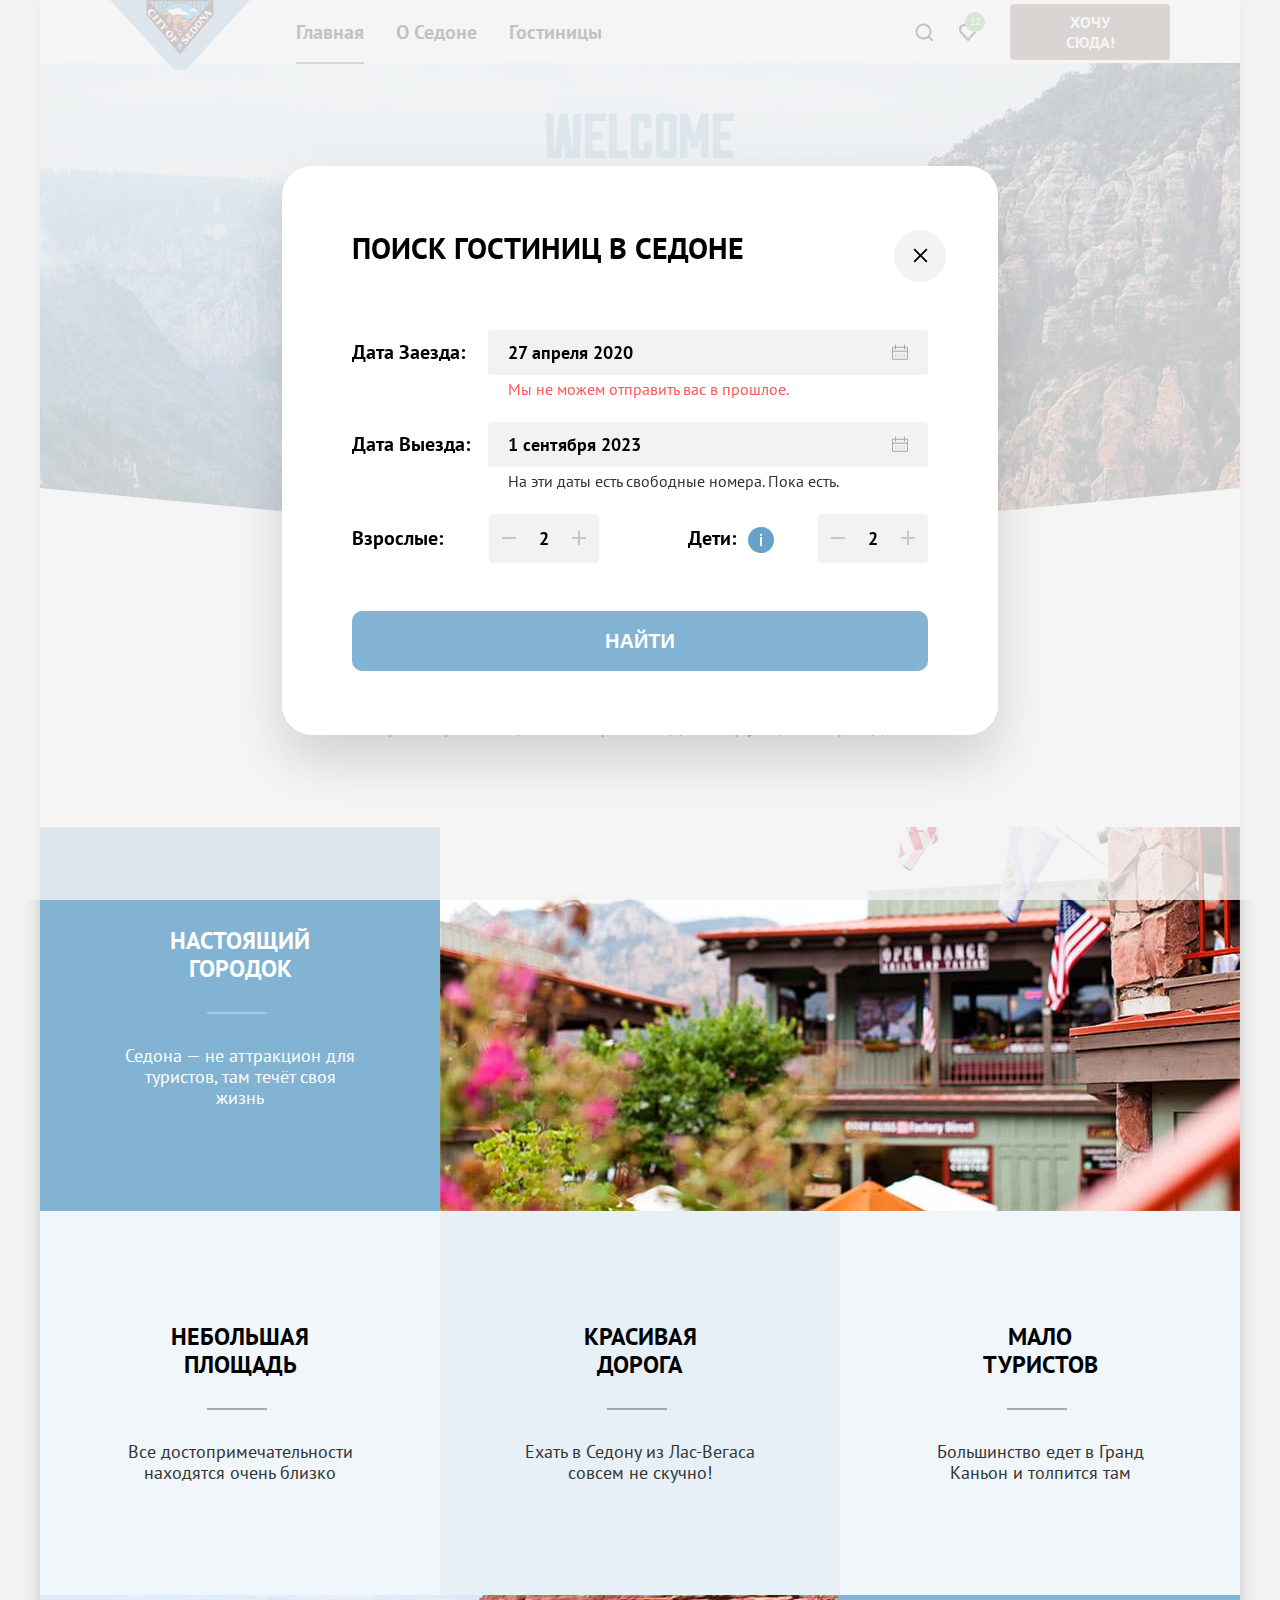
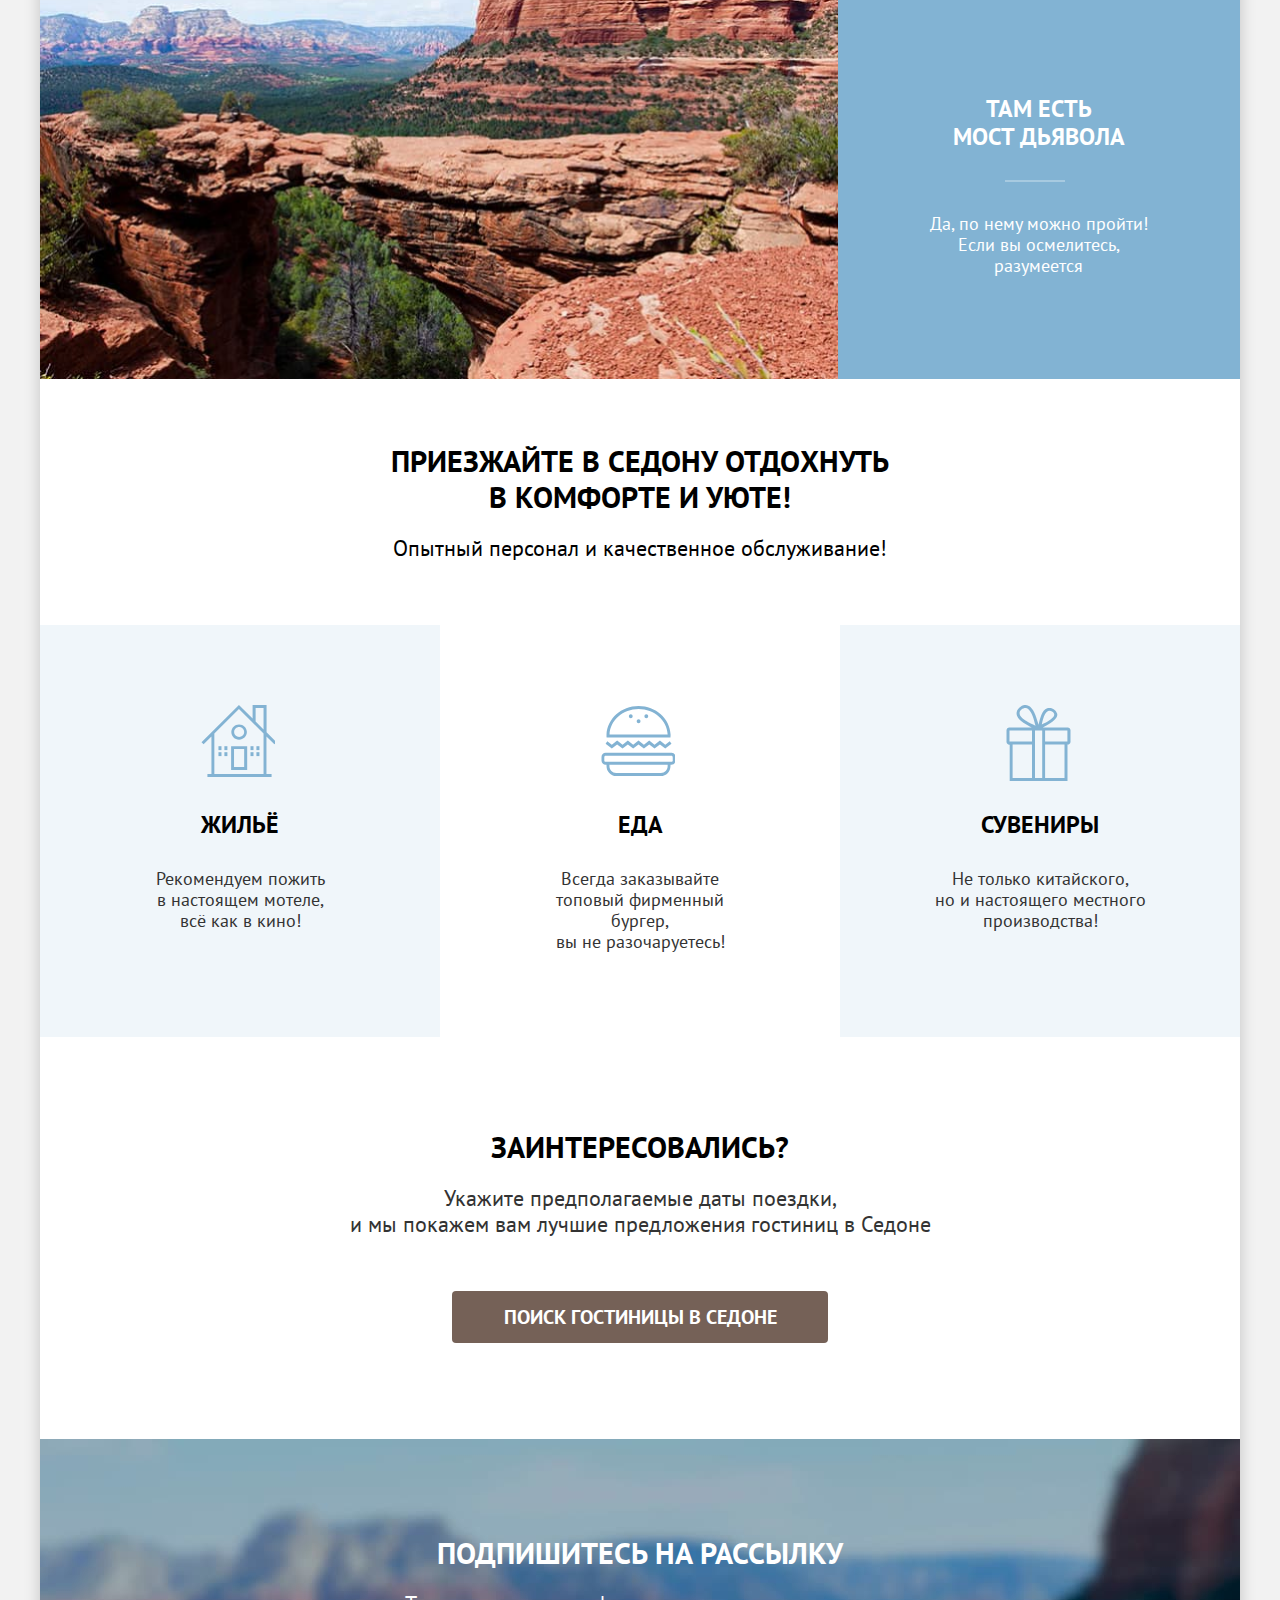
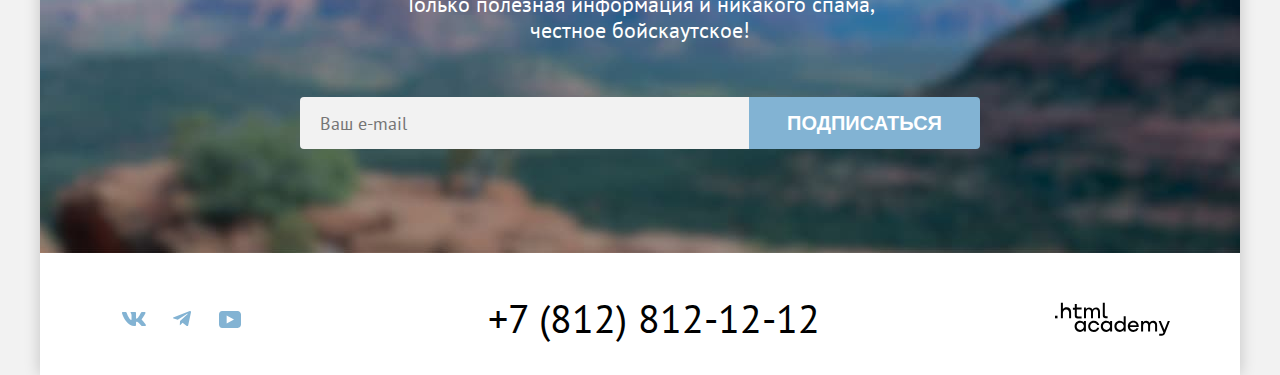
==== commit 3292d5b0: "Merge pull request #9 from UberSurale/master" ====
--- a/index.html
+++ b/index.html
@@ -194,7 +194,7 @@
         </div>
       </footer>
     </div>
-    <div class="modal-container modal-container-close">
+    <div class="modal-container">
       <div class="modal modal-search">
         <button type="button" class="modal-close-button">
           <span class="visually-hidden">Закрыть окно.</span>
--- a/styles/styles.css
+++ b/styles/styles.css
@@ -79,7 +79,7 @@
   display: flex;
   flex-direction: column;
   gap: 32px;
-  margin-left: 69px;
+  margin-left: 70px;
   justify-content: flex-end;
 }
 
@@ -91,7 +91,7 @@
   display: flex;
   align-items: center;
   justify-content: space-between;
-  padding: 50px 70px 39px 70px;
+  padding: 50px 70px 40px 70px;
 }
 
 .item-container {
@@ -562,7 +562,7 @@
   background-color: #82b3d3;
   color: #ffffff;
   text-align: center;
-  padding: 12px 25px;
+  padding: 12px 24px;
   border-radius: 4px;
   outline: none;
 }
@@ -591,7 +591,6 @@
 /*-------BUTTONS--------*/
 
 .button {
-  font-family: "PT Sans", sans-serif;
   color: #ffffff;
   text-transform: uppercase;
   text-decoration: none;
@@ -642,13 +641,13 @@
 
 .subscription-button {
   border-radius: 0 4px 4px 0;
-  padding: 8px 40px;
+  padding: 8px 38px;
   font-weight: 700;
   font-size: 20px;
   line-height: 36px;
   background-color: #82b3d3;
   color: #ffffff;
-  width: 245px;
+  width: 232px;
 }
 
 .subscription-button:hover,
@@ -671,7 +670,7 @@
   text-transform: uppercase;
   padding: 8px 50px;
   border-radius: 4px;
-  margin-top: 57px;
+  margin-top: 56px;
 }
 
 
@@ -726,26 +725,24 @@
 }
 
 .hotel-card-button-favorite {
-  font-family: "PT Sans", sans-serif;
   text-align: center;
   font-weight: 700;
   font-size: 16px;
   line-height: 20px;
   background-color: #82b3d3;
   width: 140px;
-  padding: 8px 10px;
+  padding: 8px 26px;
   border-radius: 4px;
 }
 
 .hotel-card-button-favorite-current {
-  font-family: "PT Sans", sans-serif;
   text-align: center;
   font-weight: 700;
   font-size: 16px;
   line-height: 20px;
   background-color: #7db54f;
   width: 140px;
-  padding: 8px 10px;
+  padding: 8px 26px;
   border-radius: 4px;
 }
 
@@ -1033,7 +1030,6 @@
 
 .subscription-catalog {
   padding: 96px 260px;
-  padding-bottom: 104px;
   text-align: center;
   background-size: 100% auto;
   background-repeat: no-repeat;
@@ -1201,7 +1197,7 @@
 }
 
 .catalog-hotels-select-control {
-  padding: 12px 20px;
+  padding: 14px 20px;
   border: 2px solid #e5e5e5;
   border-radius: 4px;
   width: 290px;
@@ -1386,7 +1382,7 @@
 
 .range-input {
   display: block;
-  width: 103px;
+  width: 99px;
   font: inherit;
   text-align: left;
   font-weight: 700;
@@ -1448,7 +1444,7 @@
 }
 
 .filter-group-left {
-  margin-right: 66px;
+  margin-right: 70px;
 }
 
 .control {
@@ -1536,7 +1532,7 @@
 
 .catalog-filter-price {
   display: grid;
-  grid-template-columns: repeat(2, 144px);
+  grid-template-columns: repeat(2, 140px);
 }
 
 .range {
@@ -1576,7 +1572,7 @@
 }
 
 .pagination-item:not(:last-child) {
-  margin-right: 6px;
+  margin-right: 8px;
 }
 
 .pagination-link-double {
@@ -1585,7 +1581,7 @@
 
 .pagination-item-ellipsis {
   display: block;
-  padding: 16px 24px;
+  padding: 16px 22px;
   font-weight: 400;
   font-size: 22px;
   line-height: 26px;
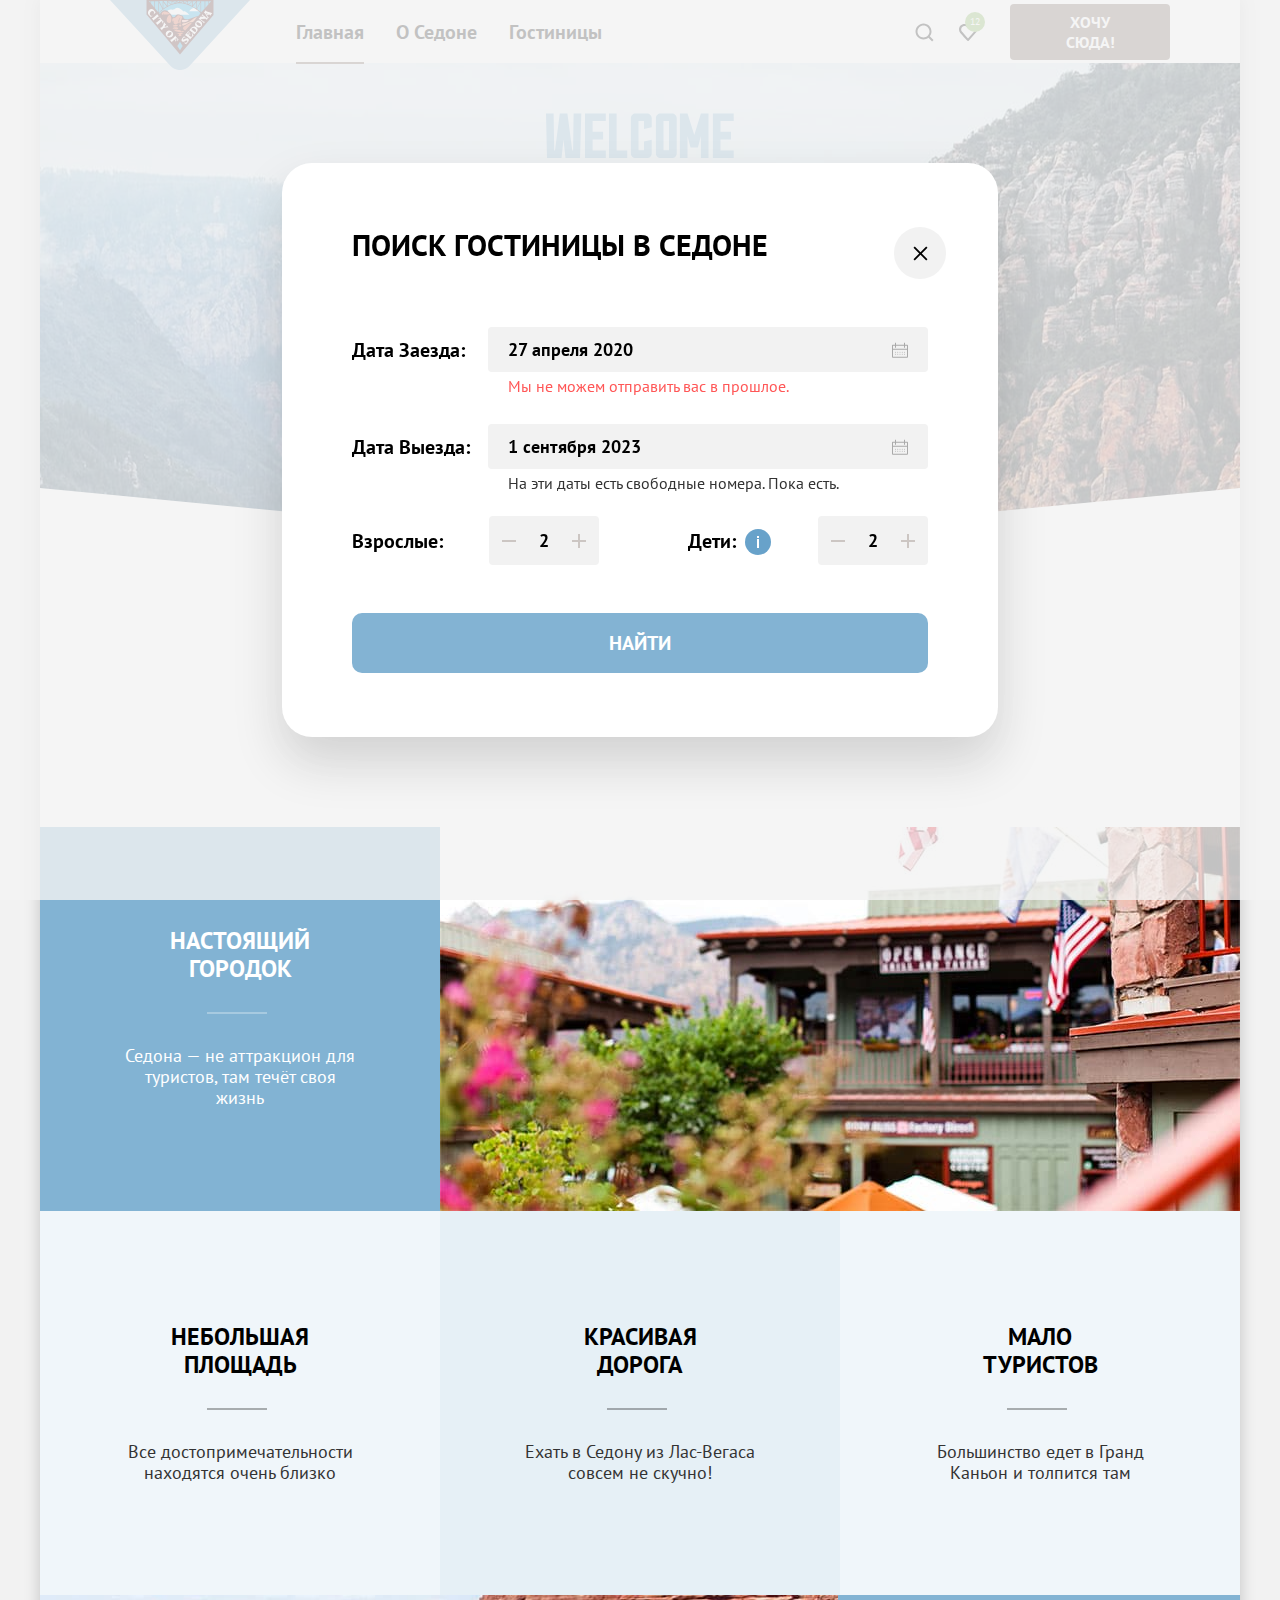
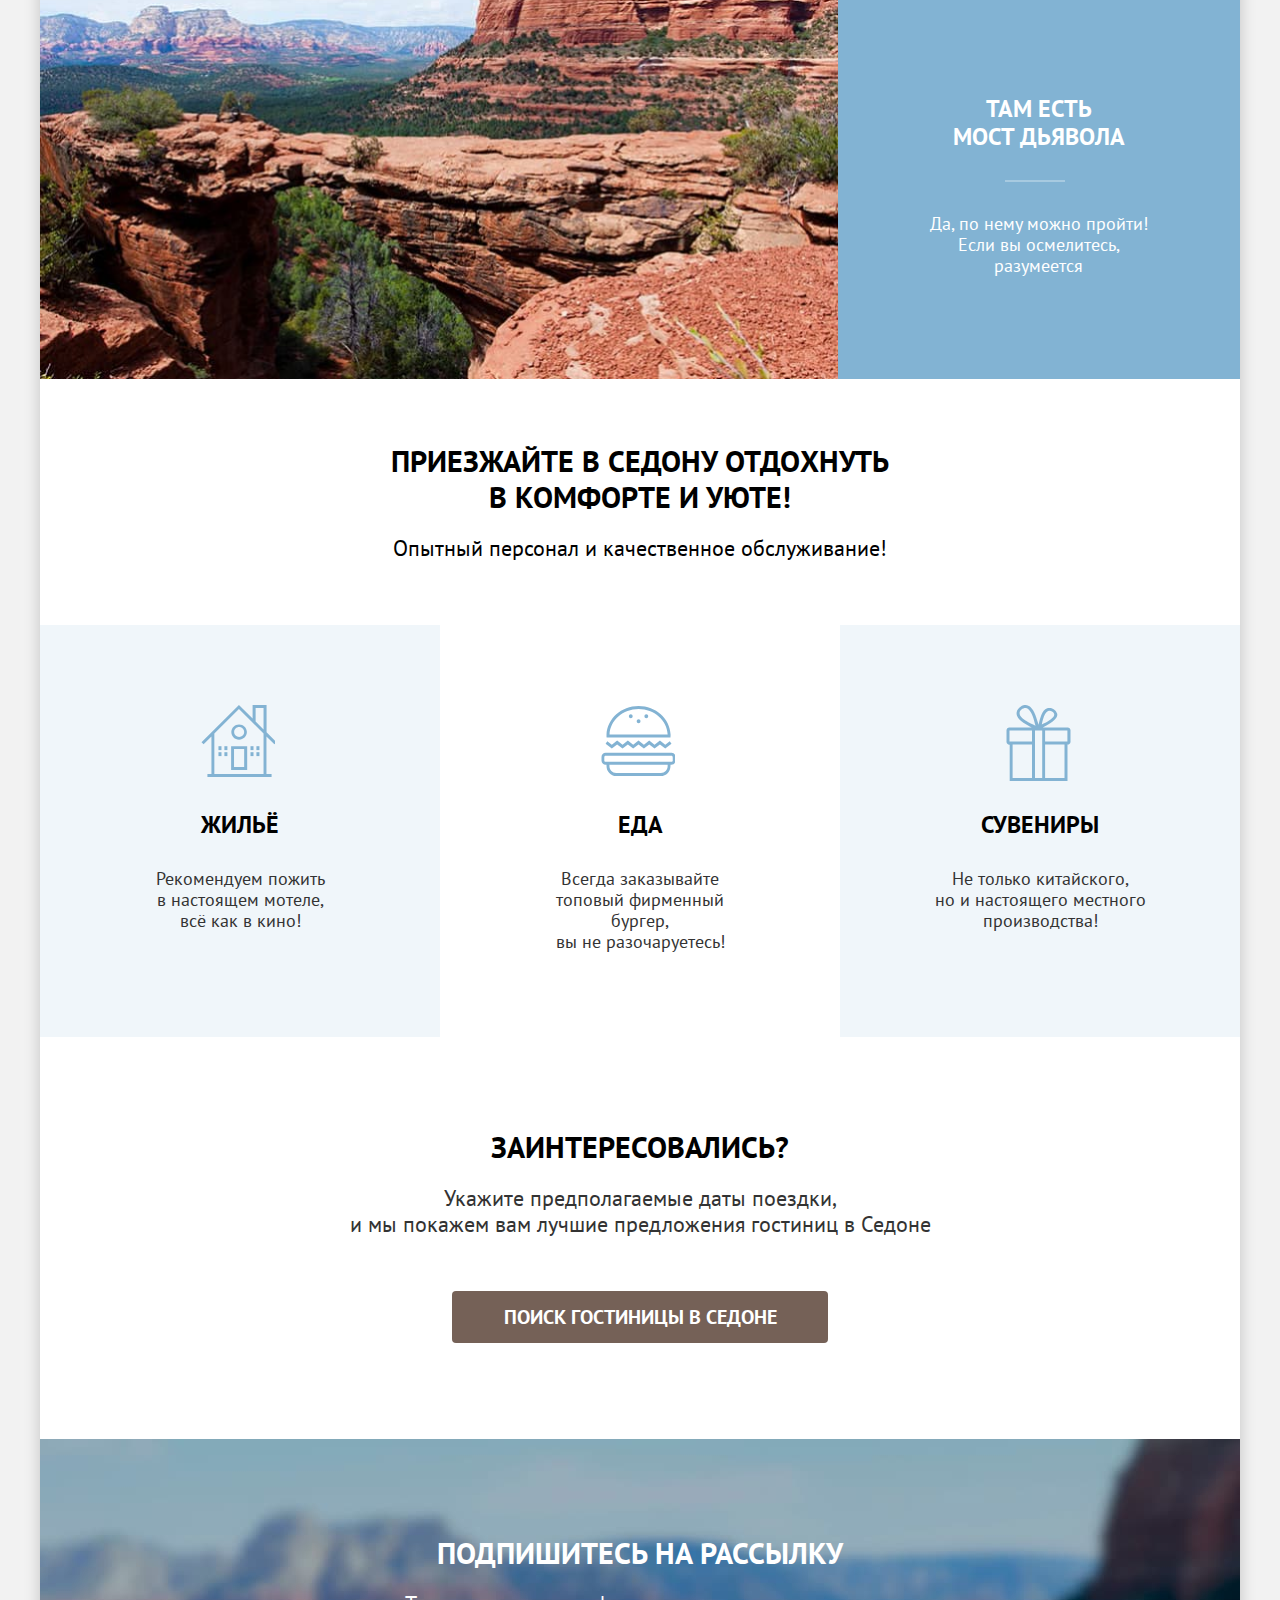
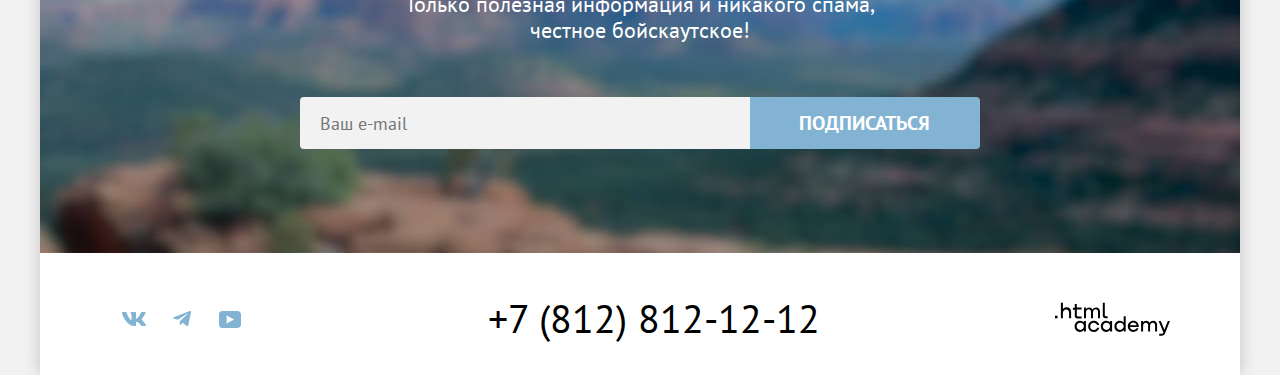
==== commit babf49cf: "Корректирует модальное окно" ====
--- a/index.html
+++ b/index.html
@@ -200,7 +200,7 @@
           <span class="visually-hidden">Закрыть окно.</span>
         </button>
         <section class="modal-content">
-          <h2 class="modal-title">Поиск гостиниц в Седоне</h2>
+          <h2 class="modal-title">Поиск гостиницы в Седоне</h2>
           <form  class="search-form" action="https://echo.htmlacademy.ru/" method="post">
             <p class="field-group group-check-in">
               <label class="check-label" for="check-in">Дата Заезда:</label>
--- a/styles/styles.css
+++ b/styles/styles.css
@@ -79,7 +79,7 @@
   display: flex;
   flex-direction: column;
   gap: 32px;
-  margin-left: 70px;
+  margin-left: 69px;
   justify-content: flex-end;
 }
 
@@ -91,7 +91,7 @@
   display: flex;
   align-items: center;
   justify-content: space-between;
-  padding: 50px 70px 40px 70px;
+  padding: 50px 70px 39px 70px;
 }
 
 .item-container {
@@ -161,6 +161,15 @@
   flex-wrap: wrap;
   align-items: center;
   justify-content: space-between;
+  margin: 0;
+  margin-bottom: 27px;
+}
+
+/* .group-check-in {
+  margin-bottom: 22px;
+} */
+
+.group-check-out {
   margin: 0;
   margin-bottom: 22px;
 }
@@ -368,12 +377,18 @@
   padding-right: 36px;
 }
 
+/* .search-form {
+  display: flex;
+  flex-direction: column;
+  align-items: center;
+} */
+
 /*-------TOOLTIP--------*/
 
 .tooltip {
   position: absolute;
-  margin-top: -23px;
-  margin-left: 60px;
+  margin-top: -24px;
+  margin-left: 57px;
   width: 26px;
   height: 26px;
 }
@@ -405,13 +420,13 @@
   line-height: 20px;
   font-weight: 400;
   text-transform: none;
-  padding: 15px 18px 18px 22px;
+  padding: 22px 18px 18px 22px;
   border-radius: 10px;
   display: none;
   width: 216px;
   position: absolute;
   margin-top: 15px;
-  transform: translateX(-44%);
+  transform: translateX(-45%);
   z-index: 1;
 }
 
@@ -562,7 +577,7 @@
   background-color: #82b3d3;
   color: #ffffff;
   text-align: center;
-  padding: 12px 24px;
+  padding: 12px 25px;
   border-radius: 4px;
   outline: none;
 }
@@ -591,6 +606,7 @@
 /*-------BUTTONS--------*/
 
 .button {
+  font-family: "PT Sans", sans-serif;
   color: #ffffff;
   text-transform: uppercase;
   text-decoration: none;
@@ -641,13 +657,13 @@
 
 .subscription-button {
   border-radius: 0 4px 4px 0;
-  padding: 8px 38px;
+  padding: 8px 40px;
   font-weight: 700;
   font-size: 20px;
   line-height: 36px;
   background-color: #82b3d3;
   color: #ffffff;
-  width: 232px;
+  width: 245px;
 }
 
 .subscription-button:hover,
@@ -670,7 +686,7 @@
   text-transform: uppercase;
   padding: 8px 50px;
   border-radius: 4px;
-  margin-top: 56px;
+  margin-top: 57px;
 }
 
 
@@ -725,24 +741,26 @@
 }
 
 .hotel-card-button-favorite {
+  font-family: "PT Sans", sans-serif;
   text-align: center;
   font-weight: 700;
   font-size: 16px;
   line-height: 20px;
   background-color: #82b3d3;
   width: 140px;
-  padding: 8px 26px;
+  padding: 8px 10px;
   border-radius: 4px;
 }
 
 .hotel-card-button-favorite-current {
+  font-family: "PT Sans", sans-serif;
   text-align: center;
   font-weight: 700;
   font-size: 16px;
   line-height: 20px;
   background-color: #7db54f;
   width: 140px;
-  padding: 8px 26px;
+  padding: 8px 10px;
   border-radius: 4px;
 }
 
@@ -1030,6 +1048,7 @@
 
 .subscription-catalog {
   padding: 96px 260px;
+  padding-bottom: 104px;
   text-align: center;
   background-size: 100% auto;
   background-repeat: no-repeat;
@@ -1197,7 +1216,7 @@
 }
 
 .catalog-hotels-select-control {
-  padding: 14px 20px;
+  padding: 12px 20px;
   border: 2px solid #e5e5e5;
   border-radius: 4px;
   width: 290px;
@@ -1382,7 +1401,7 @@
 
 .range-input {
   display: block;
-  width: 99px;
+  width: 103px;
   font: inherit;
   text-align: left;
   font-weight: 700;
@@ -1444,7 +1463,7 @@
 }
 
 .filter-group-left {
-  margin-right: 70px;
+  margin-right: 66px;
 }
 
 .control {
@@ -1532,7 +1551,7 @@
 
 .catalog-filter-price {
   display: grid;
-  grid-template-columns: repeat(2, 140px);
+  grid-template-columns: repeat(2, 144px);
 }
 
 .range {
@@ -1572,7 +1591,7 @@
 }
 
 .pagination-item:not(:last-child) {
-  margin-right: 8px;
+  margin-right: 6px;
 }
 
 .pagination-link-double {
@@ -1581,7 +1600,7 @@
 
 .pagination-item-ellipsis {
   display: block;
-  padding: 16px 22px;
+  padding: 16px 24px;
   font-weight: 400;
   font-size: 22px;
   line-height: 26px;
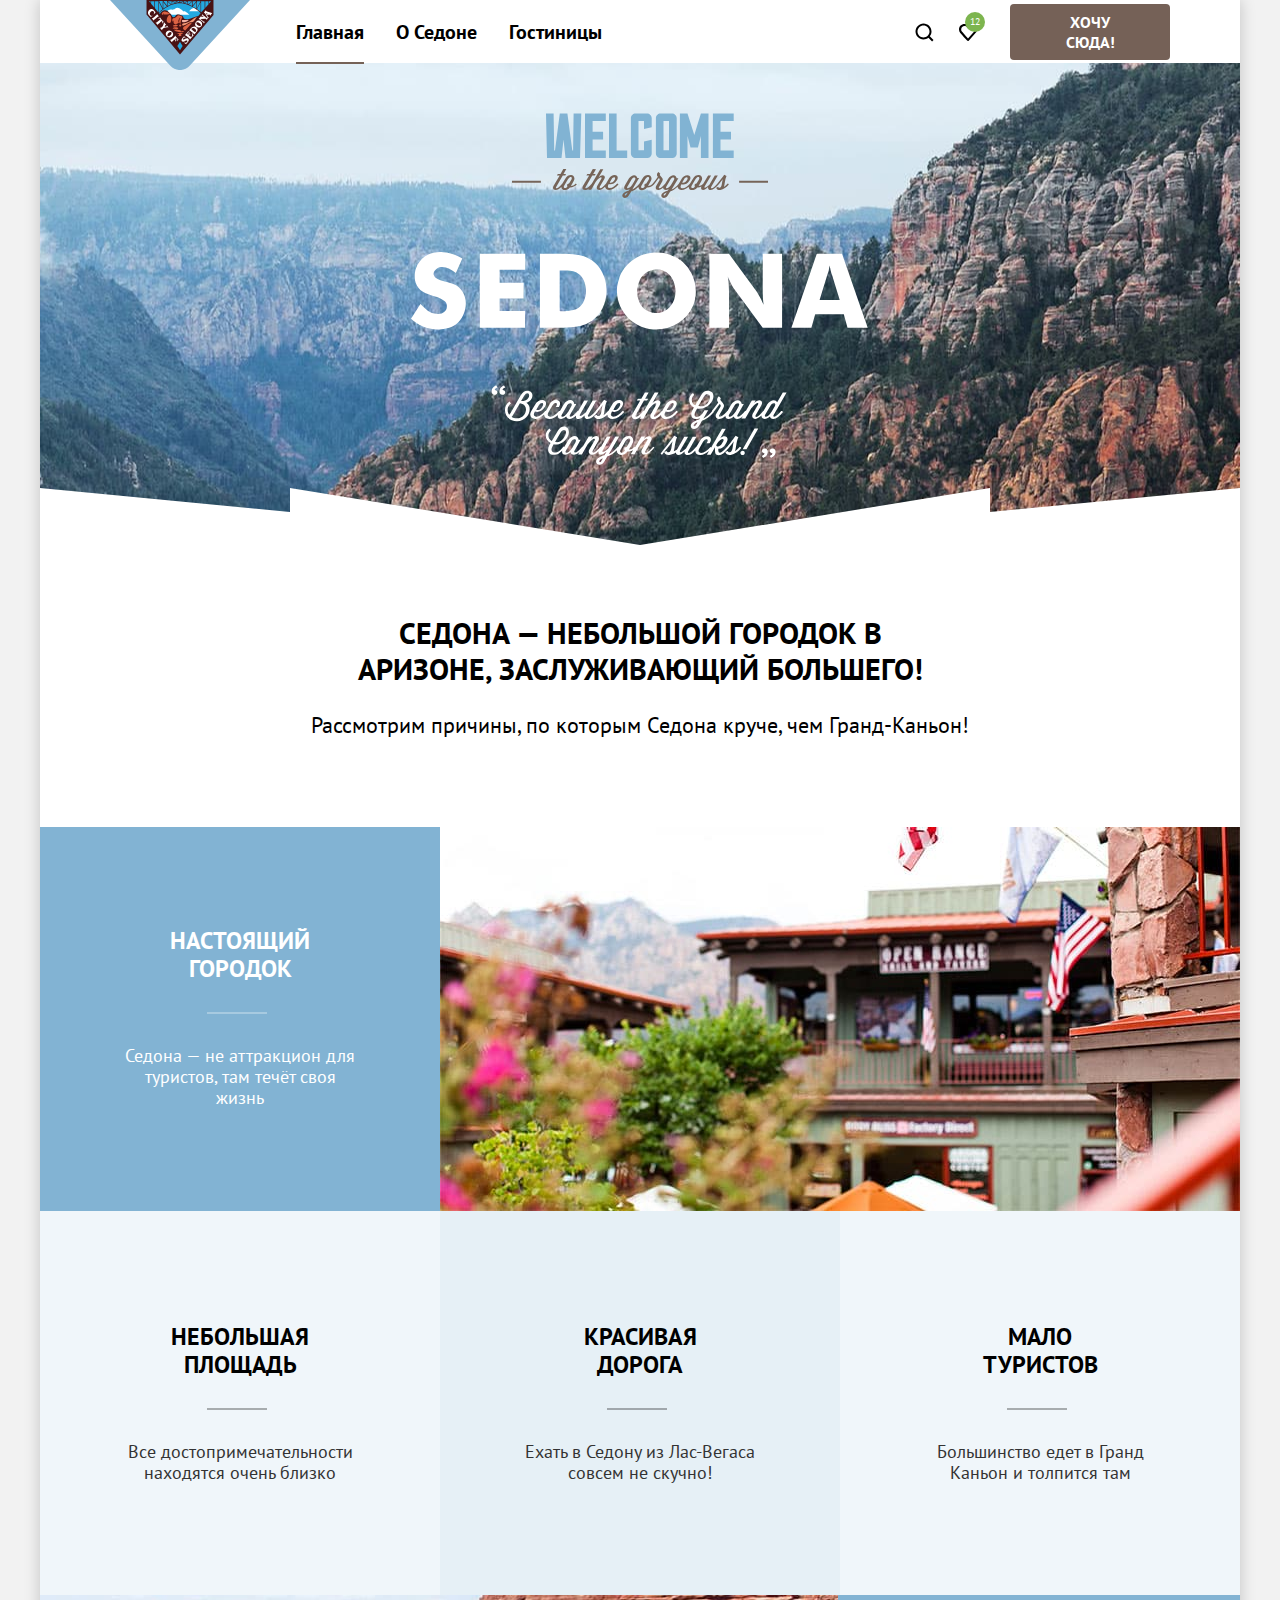
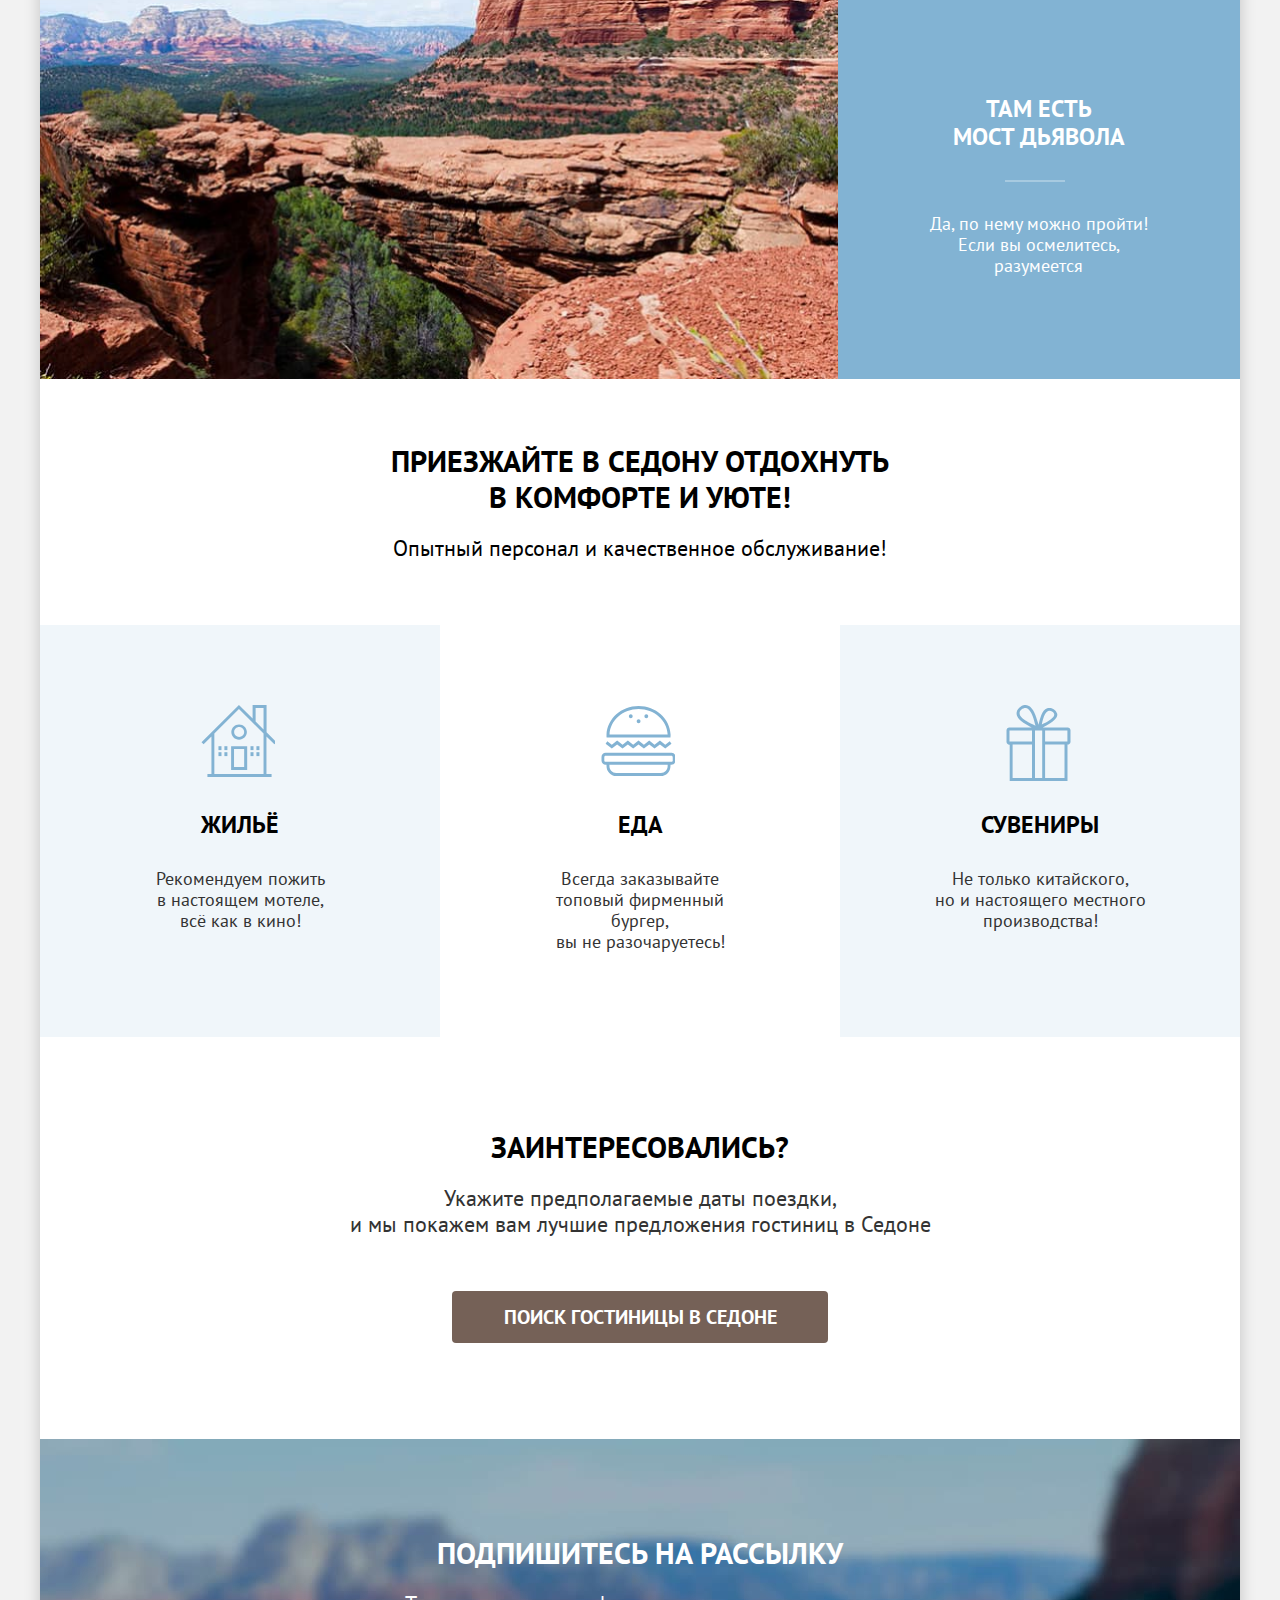
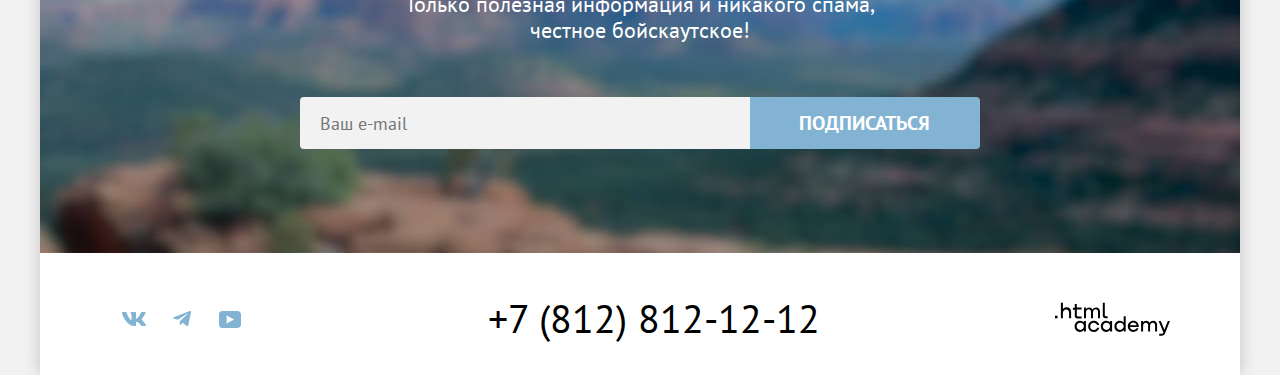
==== commit ab9d8203: "Закрывает модальное окно" ====
--- a/index.html
+++ b/index.html
@@ -194,7 +194,7 @@
         </div>
       </footer>
     </div>
-    <div class="modal-container">
+    <div class="modal-container modal-container-close">
       <div class="modal modal-search">
         <button type="button" class="modal-close-button">
           <span class="visually-hidden">Закрыть окно.</span>
--- a/styles/styles.css
+++ b/styles/styles.css
@@ -164,10 +164,6 @@
   margin: 0;
   margin-bottom: 27px;
 }
-
-/* .group-check-in {
-  margin-bottom: 22px;
-} */
 
 .group-check-out {
   margin: 0;
@@ -377,12 +373,6 @@
   padding-right: 36px;
 }
 
-/* .search-form {
-  display: flex;
-  flex-direction: column;
-  align-items: center;
-} */
-
 /*-------TOOLTIP--------*/
 
 .tooltip {
@@ -606,7 +596,7 @@
 /*-------BUTTONS--------*/
 
 .button {
-  font-family: "PT Sans", sans-serif;
+  font-family: inherit;
   color: #ffffff;
   text-transform: uppercase;
   text-decoration: none;
@@ -741,7 +731,7 @@
 }
 
 .hotel-card-button-favorite {
-  font-family: "PT Sans", sans-serif;
+  font-family: inherit;
   text-align: center;
   font-weight: 700;
   font-size: 16px;
@@ -753,7 +743,7 @@
 }
 
 .hotel-card-button-favorite-current {
-  font-family: "PT Sans", sans-serif;
+  font-family: inherit;
   text-align: center;
   font-weight: 700;
   font-size: 16px;
@@ -1250,7 +1240,6 @@
   border-color: #0000004d;
 }
 
-
 .hotel-card-category {
   color: #333333;
   font-size: 18px;
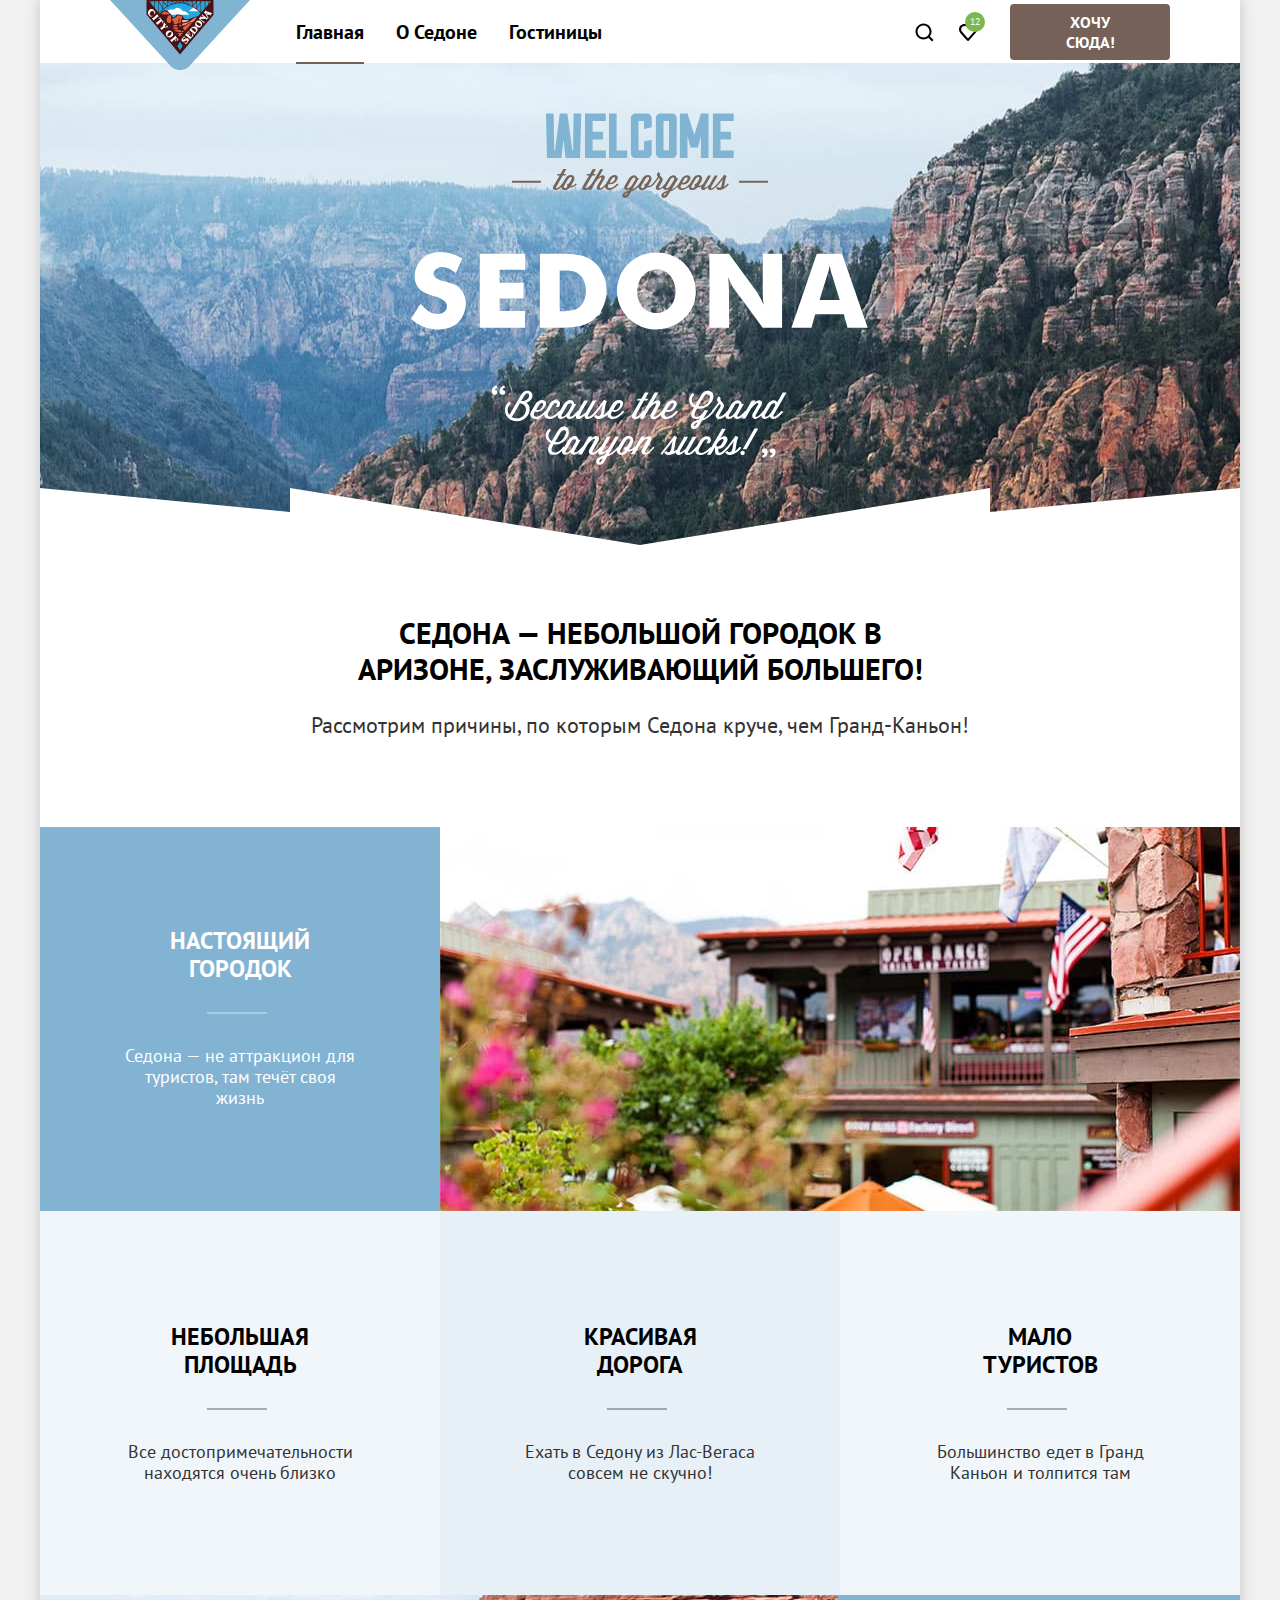
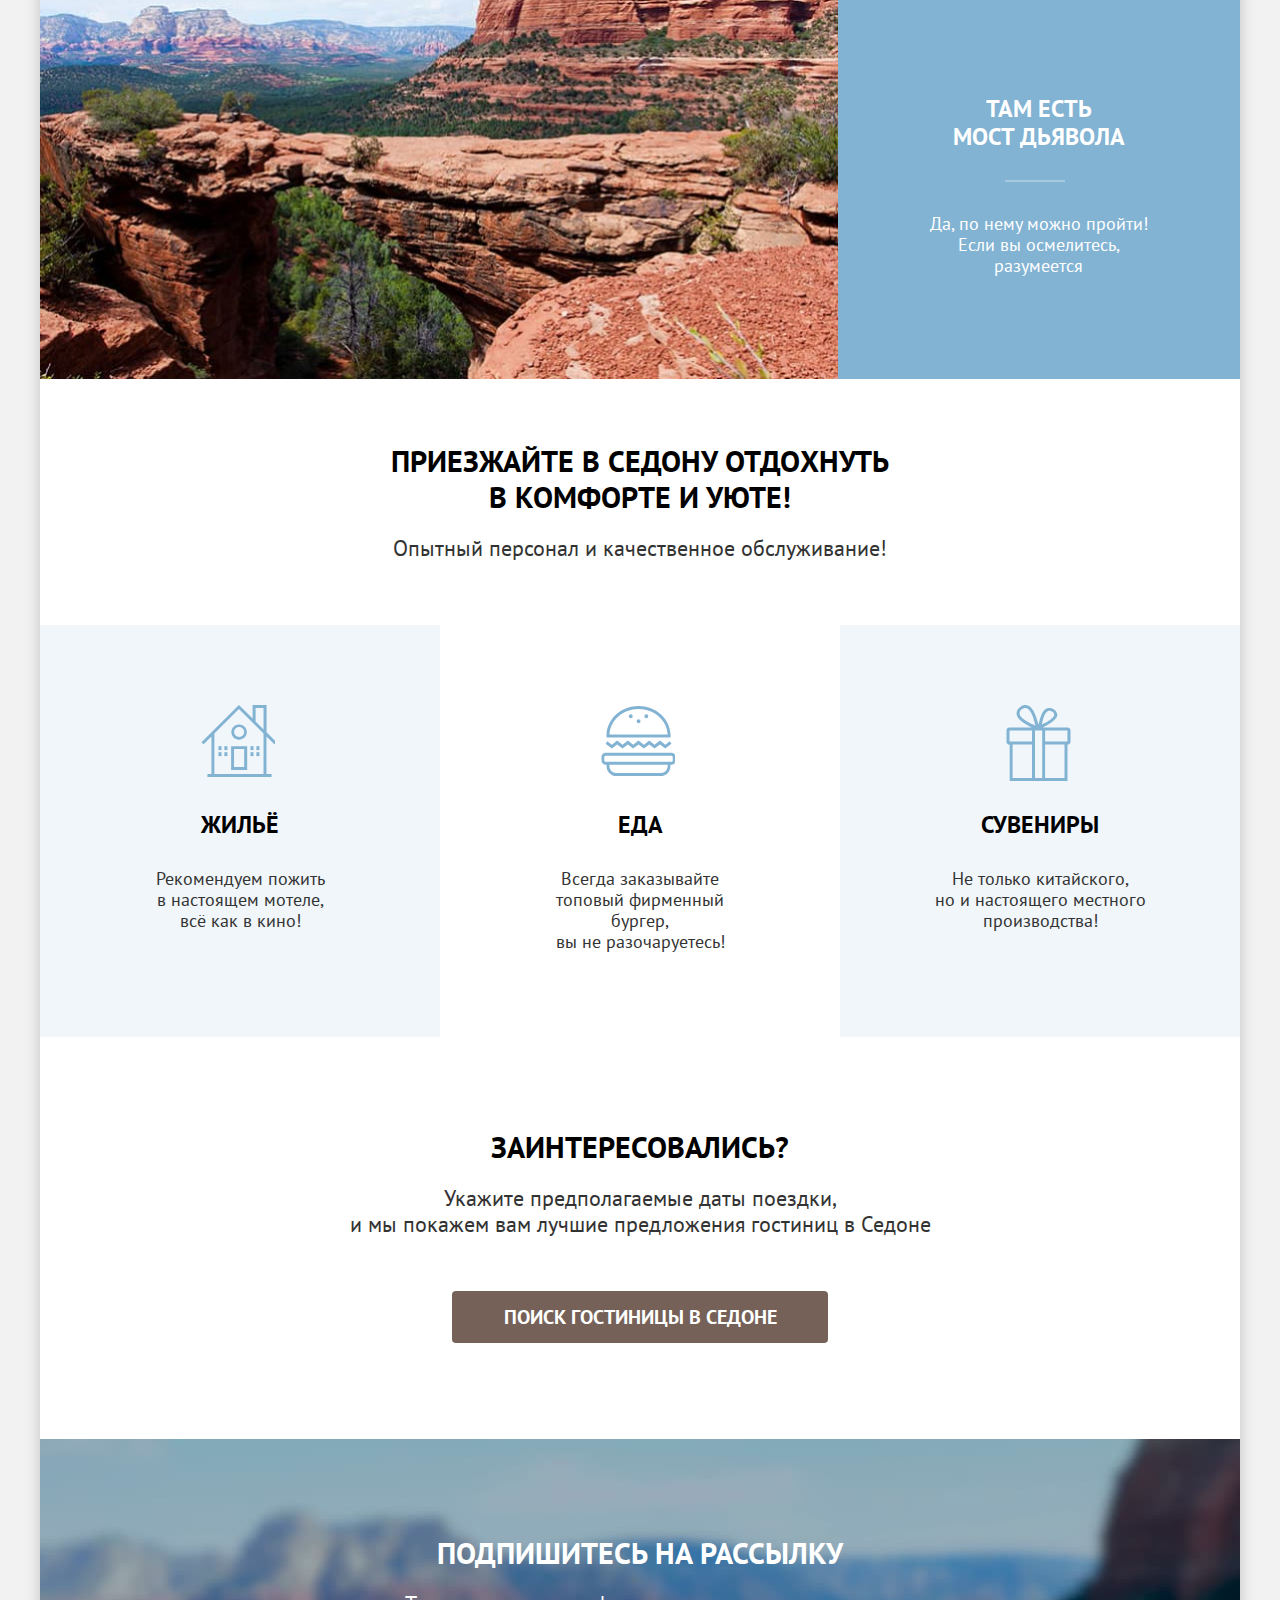
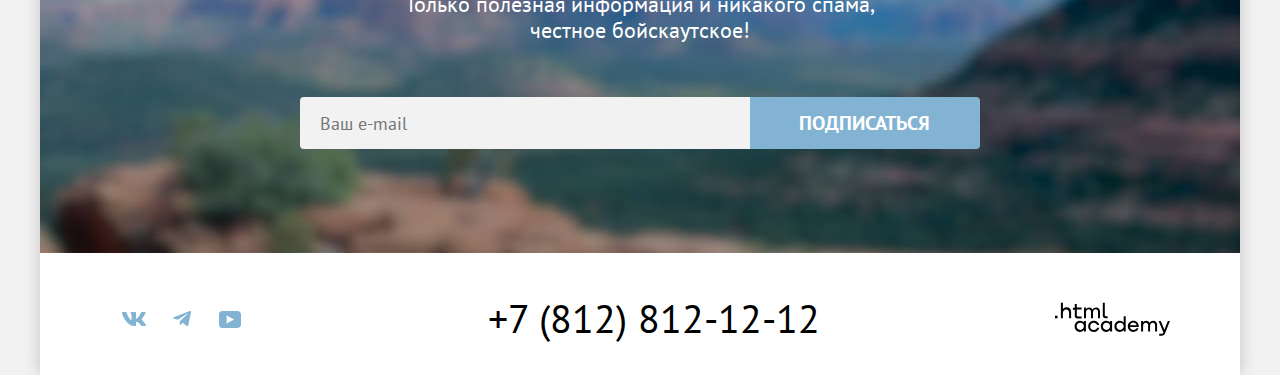
==== commit 2779cf1d: "Исправляет замечания" ====
--- a/index.html
+++ b/index.html
@@ -13,7 +13,7 @@
           <a class="navigation-logo" href="#"><img src="images/logo/logo-header.svg" alt="Логотип Седона." width="140" height="70"></a>
           <ul class="navigation-list">
             <li class="navigation-item">
-              <a class="navigation-link navigation-link-current" href="main.html">Главная</a>
+              <a class="navigation-link navigation-link-current" href="index.html">Главная</a>
             </li>
             <li class="navigation-item">
               <a class="navigation-link" href="about.html">О седоне</a>
--- a/styles/styles.css
+++ b/styles/styles.css
@@ -255,10 +255,6 @@
   background-color: #e6e6e6;
 }
 
-.check-field:focus {
-  outline: 3px solid #83b3d3;
-}
-
 .check-field:focus-visible {
   outline: 2px solid #000000;
 }
@@ -540,10 +536,6 @@
   color: #ffffff99;
 }
 
-.breadcrubms-link-text:focus {
-  outline: none;
-}
-
 .breadcrubms-link-text:active {
   color: #ffffff4d;
 }
@@ -569,7 +561,6 @@
   text-align: center;
   padding: 12px 25px;
   border-radius: 4px;
-  outline: none;
 }
 
 .pagination-link:hover {
@@ -620,7 +611,6 @@
 
 .button:hover,
 .button:focus {
-  outline: none;
   background-color: #615048;
 }
 
@@ -662,7 +652,6 @@
 .button-apply:focus,
 .hotel-card-button-favorite:hover,
 .hotel-card-button-favorite:focus {
-  outline: none;
   background-color: #68a2ca;
   cursor: pointer;
 }
@@ -718,7 +707,6 @@
 
 .button-display:focus {
   border-color: #68a2ca;
-  outline: none;
 }
 
 .button-display:active {
@@ -760,7 +748,6 @@
 }
 
 .hotel-card-button-favorite-current:focus {
-  outline: none;
   background-color: #6c9e42;
 }
 
@@ -792,6 +779,7 @@
   background-size: 100% auto, 100% auto;
   background-repeat: no-repeat, no-repeat;
   background-position: bottom, center;
+  background-color: #83b3d3a8;
   margin-bottom: 70px;
   position: relative;
 }
@@ -803,6 +791,7 @@
   background-image: url("../images/background/background-catalog.jpg");
   background-size: cover;
   background-repeat: no-repeat;
+  background-color: #83b3d3a8;
   padding: 35px 70px 70px 70px;
 }
 
@@ -830,6 +819,7 @@
   line-height: 26px;
   margin: 0;
   margin-bottom: 89px;
+  color: #333333;
 }
 
 /*-------ADVANTAGES--------*/
@@ -937,6 +927,7 @@
   font-weight: 400;
   font-size: 22px;
   line-height: 26px;
+  color: #333333;
 }
 
 /*-------ADVANTAGES_COMPANY--------*/
@@ -1033,6 +1024,7 @@
   background-image: url("../images/background/background-subscribe.jpg");
   background-size: cover;
   background-repeat: no-repeat;
+  background-color: #83b3d3a8;
   color: #ffffff;
 }
 
@@ -1059,6 +1051,10 @@
   margin-bottom: 54px;
   font-size: 22px;
   line-height: 26px;
+}
+
+.description-white {
+  color: #333333;
 }
 
 .subscription-form {
@@ -1098,7 +1094,6 @@
 
 .contacts-phone:hover,
 .contacts-phone:focus {
-  outline: none;
   color: #756157;
 }
 
@@ -1139,7 +1134,6 @@
 }
 
 .social-icon:hover {
-  outline: none;
   fill: #68a2ca;
 }
 
@@ -1227,7 +1221,6 @@
 }
 
 .catalog-hotels-select-control:focus {
-  outline: none;
   border-color: #68a2ca;
 }
 
@@ -1333,7 +1326,7 @@
   flex-wrap: wrap;
 }
 
-/*-------CATALOG_FILTERS--------*/
+/*------CATALOG_FILTERS--------*/
 
 .inner-header-title {
   display: block;
